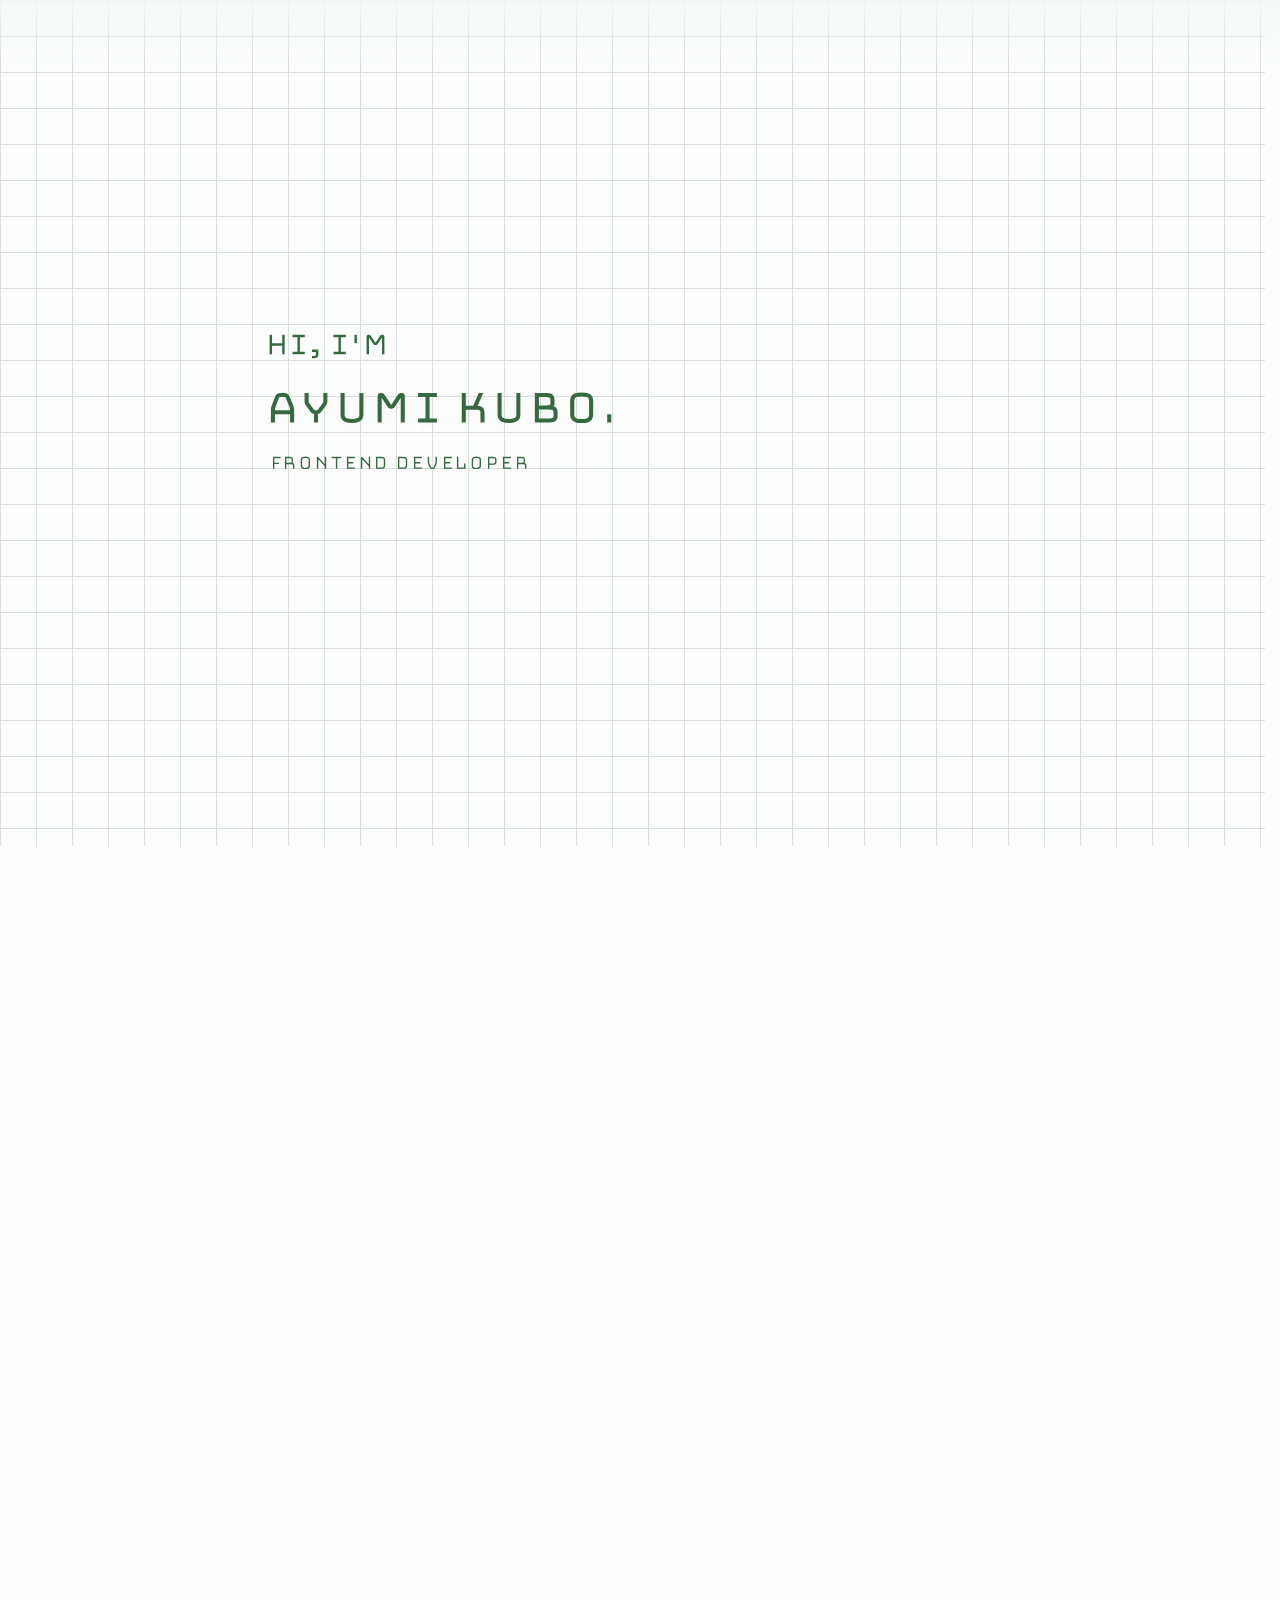
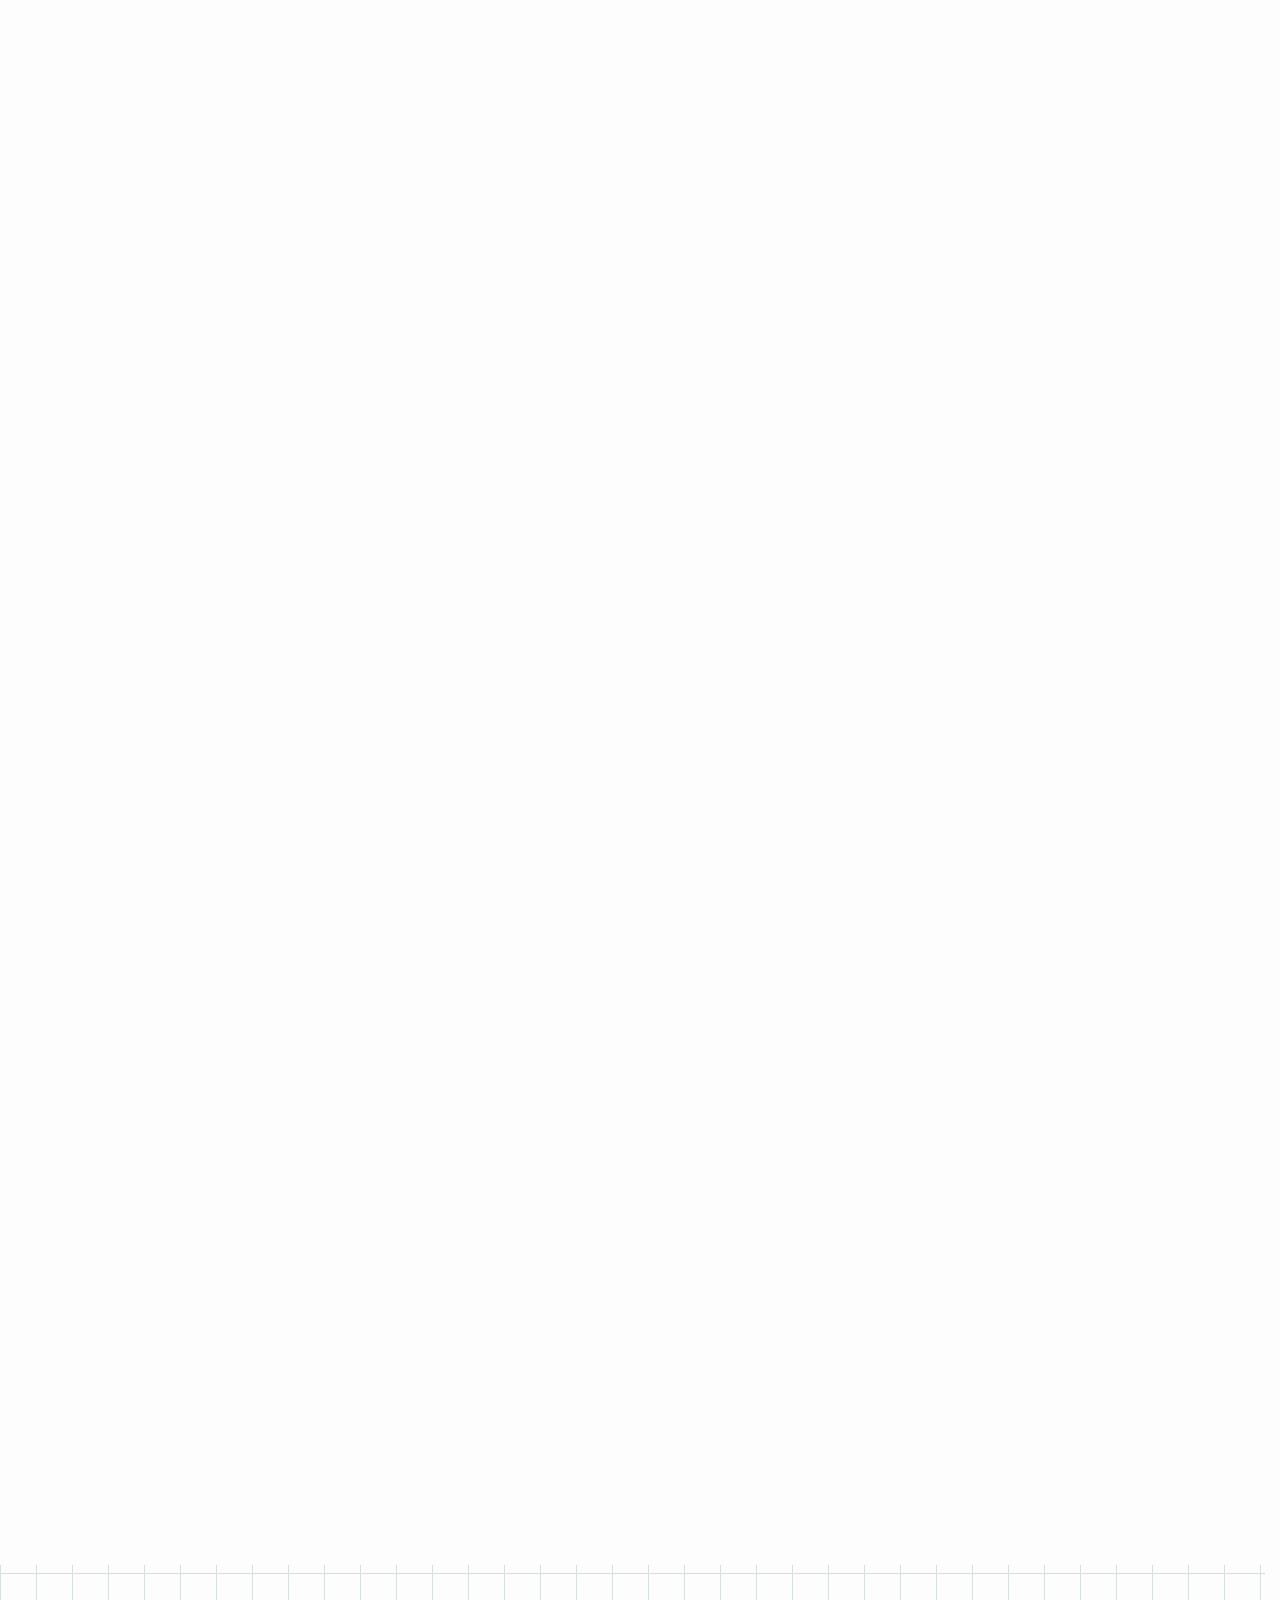
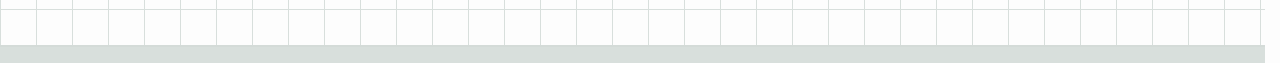
==== index.html @ 95b7afca "feat: スクロールと読み込み時のフェードインを調整、追加" ====
<!DOCTYPE html>
<html lang="ja">

<head>
  <meta charset="UTF-8">
  <title>Ayumi Kubo</title>
  <meta name="description"
    content="クボアユミのポートフォリオサイト。制作したWebサイトや経歴、対応可能なスキルについてまとめています。お仕事のご相談は、お問い合わせフォームよりお気軽にご連絡ください。">
  <meta property="og:title" content="Ayumi Kubo">
  <meta property="og:type" content="website">
  <meta property="og:url" content="https://aykweb.github.io/works/">
  <meta property="og:description"
    content="クボアユミのポートフォリオサイト。制作したWebサイトや経歴、対応可能なスキルについてまとめています。お仕事のご相談は、お問い合わせフォームよりお気軽にご連絡ください。">
  <meta name="twitter:card" content="summary">
  <meta name="twitter:title" content="Ayumi Kubo">
  <meta name="twitter:description"
    content="クボアユミのポートフォリオサイト。制作したWebサイトや経歴、対応可能なスキルについてまとめています。お仕事のご相談は、お問い合わせフォームよりお気軽にご連絡ください。">
  <meta property="og:locale" content="ja_JP">
  <meta name="viewport" content="width=device-width, initial-scale=1.0">
  <link rel="icon" type="image/svg+xml" sizes="any" href="./images/favicon.svg">
  <link rel="icon" type="image/png" sizes="32x32" href="./images/favicon-32x32.png">
  <meta name="robots" content="noindex, nofollow">
  <link rel="preconnect" href="https://fonts.googleapis.com">
  <link rel="preconnect" href="https://fonts.gstatic.com" crossorigin>
  <link
    href="https://fonts.googleapis.com/css2?family=Bungee+Hairline&family=Zen+Kaku+Gothic+New:wght@400;500&display=swap"
    rel="stylesheet">
  <link rel="stylesheet" href="css/style.css">
  <script src="js/main.js" defer></script>
</head>

<body>
  <header id="js-header" class="header">
  </header>
  <main>
    <section class="hero">
      <div class="hero__content u-container-md u-fade-up">
        <h1>
          <span class="hero__greeting">Hi, I'm</span>
          <span class="hero__name">Ayumi Kubo.</span>
        </h1>
        <p class="hero__text">Frontend Developer</p>
      </div>
    </section>

    <section id="about" class="about">
      <div class="u-container-md">
        <h2 class="sec-title js-fade-in">About</h2>
        <div class="about__content">
          <div class="about__list js-fade-in">
            <h3 class="about__title">About Me</h3>
            <p class="about__body">
              神奈川県出身のウェブ制作者です。以前の仕事で経験した校正への関心と、コンピュータにとって分かりやすいコードを書くことの面白さが入り口となり、マークアップ言語の学習を本格的に開始しました </p>
            <p class="about__body">現在はアクセシビリティの観点を基盤にするべく、これまでの実装を見直しつつ、実務にすることを目指して独学を続けています。
            </p>
            <h3 class="about__title">Skills</h3>
            <p class="about__body">HTML/CSS, JavaScript, PHP, WordPress, Figma</p>
            <h3 class="about__title">Hobbies</h3>
            <p class="about__body">コーディング、散歩、読書</p>
          </div>
          <img class="about__photo js-fade-in" src="./images/about.jpeg" alt="制作者が公園の石畳の上を歩いている後ろ姿">
        </div>
      </div>
    </section>

    <section id="works" class="works">
      <div class="u-container-md">
        <h2 class="sec-title js-fade-in">Works</h2>
        <ul class="works__list">
          <li class="js-fade-in">
            <button class="works__card--trigger works__card" aria-labelledby="title-moic" data-title="千葉かくう美術館（MOIC）"
              data-tools="HTML/CSS,JavaScript,Figma" data-img="images/thumb-moic.png"
              data-overview="架空の文化施設を想定したウェブサイトです。" data-structure="WordPress.comで作成したデモページを基にVS Codeで制作しました。"
              data-design="公共施設という性質に合わせて文字の読みやすさを重視しました。展覧会のビジュアルが全面に展開するのを想定しシンプルな構成になっています。"
              data-development="パーツはJavaScriptで共通化して保守性を高めています。支援技術によるアクセシビリティを考慮しています。"
              data-improvement="開館情報の自動表示など、動的な機能の実装が今後の課題です。" data-link="https://aykweb.github.io/moic/" type="button">
              <img class="works__thumb" src="images/thumb-moic.png" alt="千葉かくう美術館のウェブサイトのスクリーンショット" width="720"
                height="540">

              <div class="works__info">
                <span>Website</span>
                <h3 id="title-moic">千葉かくう美術館</h3>
              </div>
            </button>
          </li>

          <li class="js-fade-in">
            <button class="works__card--trigger works__card" aria-labelledby="title-zouge" data-title="にゅうめんや　象牙"
              data-tools="HTML/CSS,JavaScript,PHP,Figma" data-img="images/thumb-zouge.png"
              data-overview="架空の飲食店を想定したウェブサイトです。" data-structure="Figmaで作成したデザインカンプを基にVS Codeで制作しました。"
              data-design="料理の素材の色合いと特徴的なブランドフォントを採用することで、お店のアイデンティティを表現しました。"
              data-development="PHPとMySQLを連携して予約システムを実装しました。パーツはPHPで共通化して保守性を高めています。"
              data-improvement="メニューやお知らせなど、情報が増えていった場合の実装を今後の課題としています。"
              data-link="http://ss323733.stars.ne.jp/index.php" type="button">
              <div>
                <img class="works__thumb" src="images/thumb-zouge.png" alt="にゅうめんや　象牙のウェブサイトのスクリーンショット" width="720"
                  height="540">

                <div class="works__info">
                  <span>Website</span>
                  <h3 id="title-zouge">にゅうめんや　象牙</h3>
                </div>
              </div>
            </button>
          </li>
        </ul>
      </div>
    </section>

    <section id="contact" class="contact">
      <div class="u-container-md">
        <h2 id="contact-title" class="sec-title js-fade-in">Contact</h2>
        <div class="contact__content">
          <p class="js-fade-in">お仕事のご依頼・ご相談はこちらから。<br>お気軽にお問合せください。</p>
          <form class="contact__form js-fade-in" action="https://ssgform.com/s/pCxPPgLff5xU" method="POST">
            <input type="hidden" name="_after" value="https://aykweb.github.io/portfolio/"
              aria-labelledby="contact-title">
            <div class="contact__field">
              <label for="contact-name">お名前<i class="contact__required-mark" aria-hidden="true">*</i>
                <span class="u-visually-hidden">(必須)</span>
              </label>
              <input type="text" id="contact-name" name="お名前" required autocomplete="name">
            </div>
            <div class="contact__field">
              <label for="contact-email">メールアドレス<i class="contact__required-mark" aria-hidden="true">*</i>
                <span class="u-visually-hidden">(必須)</span>
              </label>
              <input type="email" id="contact-email" name="メールアドレス" required autocomplete="email">
            </div>
            <div class="contact__field">
              <label for="contact-subject">件名</label>
              <input type="text" id="contact-subject" name="件名" required>
            </div>
            <div class="contact__field">
              <label for="contact-message">お問い合わせ内容<i class="contact__required-mark" aria-hidden="true">*</i>
                <span class="u-visually-hidden">(必須)</span>
              </label>
              <textarea id="contact-message" name="お問い合わせ内容" rows="5" required></textarea>
            </div>
            <button class="submit btn" type="submit">送信する</button>
          </form>
        </div>
      </div>
    </section>
  </main>

  <div id="js-modal-container" class="modal" role="dialog" aria-modal="true" aria-labelledby="js-modal-title"
    aria-hidden="true" inert>
    <div class="modal__overlay"></div>
    <div class="modal__content">
      <img class="modal__img">
      <div class="modal__inner">
        <div class="modal__header">
          <button id="js-modal-close" class="btn" type="button" aria-label="閉じる">
            <svg xmlns="http://www.w3.org/2000/svg" viewBox="0 0 256 256">
              <rect width="256" height="256" fill="none" />
              <line x1="200" y1="56" x2="56" y2="200" stroke="currentColor" stroke-linecap="round"
                stroke-linejoin="round" stroke-width="16" />
              <line x1="200" y1="200" x2="56" y2="56" stroke="currentColor" stroke-linecap="round"
                stroke-linejoin="round" stroke-width="16" />
            </svg></button>
          <h3 id="js-modal-title" class="modal__title"></h3>
          <ul class="modal__tools"></ul>
        </div>
        <div class="modal__body">
          <div class="modal__details">
          </div>

          <a href="" class="modal__link btn" target="_blank" rel="noopener noreferrer">
            <span>サイトを見る</span>
            <svg xmlns="http://www.w3.org/2000/svg" viewBox="0 0 256 256">
              <rect width="256" height="256" fill="none" />
              <polyline points="216 104 215.99 40.01 152 40" fill="none" stroke="currentColor" stroke-linecap="round"
                stroke-linejoin="round" stroke-width="16" />
              <line x1="136" y1="120" x2="216" y2="40" fill="none" stroke="currentColor" stroke-linecap="round"
                stroke-linejoin="round" stroke-width="16" />
              <path d="M184,136v72a8,8,0,0,1-8,8H48a8,8,0,0,1-8-8V80a8,8,0,0,1,8-8h72" fill="none" stroke="currentColor"
                stroke-linecap="round" stroke-linejoin="round" stroke-width="16" />
            </svg>
          </a>
        </div>
      </div>
    </div>
  </div>

  <div class="grid-band"></div>
  <footer id="js-footer" class="footer">
  </footer>
</body>

</html>
---- css/style.css ----
@charset "UTF-8";
*,
*::before,
*::after {
  -webkit-box-sizing: border-box;
          box-sizing: border-box;
  margin: 0;
  padding: 0;
  list-style: none;
}

h1,
h2,
h3,
h4 {
  font-weight: normal;
}

a {
  text-decoration: none;
  color: inherit;
}

button {
  border: none;
  background: none;
  font-family: inherit;
}

img {
  vertical-align: bottom;
  max-width: 100%;
  height: auto;
}

html {
  font-size: 100%;
  scrollbar-gutter: stable;
  scroll-padding-top: 3rem;
  -ms-scroll-snap-type: y proximity;
      scroll-snap-type: y proximity;
}
@media (prefers-reduced-motion: no-preference) {
  html {
    scroll-behavior: smooth;
  }
}
@media (max-width: 768px) {
  html {
    -ms-scroll-snap-type: none;
        scroll-snap-type: none;
  }
}

body {
  position: relative;
  -webkit-font-feature-settings: "palt";
          font-feature-settings: "palt";
  font-optical-sizing: auto;
  -webkit-text-size-adjust: 100%;
     -moz-text-size-adjust: 100%;
      -ms-text-size-adjust: 100%;
          text-size-adjust: 100%;
  text-rendering: optimizeLegibility;
  -webkit-font-smoothing: antialiased;
  -moz-osx-font-smoothing: grayscale;
  font-family: "Zen Kaku Gothic New", sans-serif;
  font-size: 0.875rem;
  font-weight: 400;
  line-height: 1.6;
  letter-spacing: var(--ls-base);
  color: var(--c-text);
  background: var(--c-bg);
}

main > section {
  min-height: 80vh;
  scroll-snap-align: end;
  padding-block: var(--sp-md) 4rem;
  padding-inline: clamp(1rem, 5vw, 3rem);
}
@media (max-width: 768px) {
  main > section {
    padding-inline: 0;
  }
}

p,
dd,
.contact__field {
  max-inline-size: 40em;
}

a {
  white-space: nowrap;
  -webkit-transition: opacity var(--t);
  transition: opacity var(--t);
}
@media (hover: hover) {
  a:hover {
    opacity: 0.7;
  }
}
a:focus-visible {
  opacity: 0.7;
}

:root {
  --h-header: 5rem;
  --h-header-content: 3rem;
  --h-works-info: 25%;
  --sp-xs: 0.25rem;
  --sp-sm: 0.5rem;
  --sp-md: 1rem;
  --sp-lg: 1.5rem;
  --sp-xl: 2rem;
  --sp-2xl: 4rem;
  --ff-brand: 'Bungee Hairline', 'Zen Kaku Gothic New', sans-serif;
  --fs-sm: 0.875rem;
  --fs-base: 1rem;
  --fs-md: 1.25rem;
  --fs-lg: 1.75rem;
  --fs-xl: 2.25rem;
  --txt-shadow: 2px 4px 8px rgb(0 0 0 / 0.2);
  --ls-base: 0.06em;
  --ls-wide: 0.1em;
  --ls-wider: 0.14em;
  --fw-500: 500;
  --c-bg: #FDFDFD;
  --c-bg-rgb: 242 247 245;
  --c-bg-sub: #d8dfdc;
  --border: 2px solid #D4DBD8;
  --c-text: #1A1F1E;
  --c-text-sub: #4F5A55;
  --c-footer-text: #5B6360;
  --c-accent: #356A41;
  --c-accent-rgb: 53 106 65;
  --c-required: #B54708;
  --grid-line:
    linear-gradient(to right, var(--c-bg-sub) 1px, transparent 1px),
    linear-gradient(to bottom, var(--c-bg-sub) 1px, transparent 1px);
  --grid-size: 36px 36px;
  --t: 0.3s;
  --t-fade: 0.6s;
}

@-webkit-keyframes blink-anime {
  0% {
    opacity: 1;
  }
  25% {
    opacity: 0;
  }
  50% {
    opacity: 1;
  }
  75% {
    opacity: 0;
  }
  100% {
    opacity: 1;
  }
}

@keyframes blink-anime {
  0% {
    opacity: 1;
  }
  25% {
    opacity: 0;
  }
  50% {
    opacity: 1;
  }
  75% {
    opacity: 0;
  }
  100% {
    opacity: 1;
  }
}
@-webkit-keyframes fade-up {
  from {
    opacity: 0;
    -webkit-transform: translateY(var(--y-fade));
            transform: translateY(var(--y-fade));
  }
  to {
    opacity: 1;
    -webkit-transform: translateY(0);
            transform: translateY(0);
  }
}
@keyframes fade-up {
  from {
    opacity: 0;
    -webkit-transform: translateY(var(--y-fade));
            transform: translateY(var(--y-fade));
  }
  to {
    opacity: 1;
    -webkit-transform: translateY(0);
            transform: translateY(0);
  }
}
@-webkit-keyframes modal-in {
  0% {
    translate: 0 20px;
  }
  100% {
    translate: 0 0;
  }
}
@keyframes modal-in {
  0% {
    translate: 0 20px;
  }
  100% {
    translate: 0 0;
  }
}
.header {
  font-family: var(--ff-brand);
  -webkit-text-stroke-color: currentColor;
  position: fixed;
  top: 0;
  left: 0;
  right: 0;
  z-index: 80;
  height: var(--h-header);
  border-bottom: none;
  background: -webkit-gradient(linear, left top, left bottom, from(rgb(var(--c-bg-rgb)/0.9)), color-stop(80%, rgb(var(--c-bg-rgb)/0)));
  background: linear-gradient(to bottom, rgb(var(--c-bg-rgb)/0.9) 0%, rgb(var(--c-bg-rgb)/0) 80%);
}
.header__content {
  display: -webkit-box;
  display: -ms-flexbox;
  display: flex;
  -webkit-box-align: center;
      -ms-flex-align: center;
          align-items: center;
  -webkit-box-pack: justify;
      -ms-flex-pack: justify;
          justify-content: space-between;
}
.header__logo {
  -webkit-text-stroke-width: 2.3px;
}
.header__logo-link {
  display: block;
  font-size: clamp(2.25rem, 5vw, var(--h-header-content));
  letter-spacing: var(--ls-wider);
  color: var(--c-text);
}
.header__nav {
  -webkit-text-stroke-width: 1.2px;
  position: relative;
  display: -webkit-box;
  display: -ms-flexbox;
  display: flex;
  -webkit-box-align: center;
      -ms-flex-align: center;
          align-items: center;
  height: var(--h-header);
}
.header__nav-list {
  display: -webkit-box;
  display: -ms-flexbox;
  display: flex;
  gap: 0 var(--sp-xl);
}
@media (max-width: 768px) {
  .header__nav-list {
    display: none;
  }
}
.header__nav-link {
  position: relative;
  display: -webkit-box;
  display: -ms-flexbox;
  display: flex;
  -webkit-box-align: center;
      -ms-flex-align: center;
          align-items: center;
  min-height: 44px;
  font-size: var(--fs-md);
  letter-spacing: var(--ls-base);
}
.header__nav-link.is-current {
  -webkit-text-stroke-width: 1.6px;
  color: var(--c-accent);
}
.header__nav-link.is-current::before, .header__nav-link.is-current::after {
  content: "";
  position: absolute;
  bottom: -4px;
  left: 50%;
  translate: -50% 50%;
  background: currentColor;
}
.header__nav-link.is-current::before {
  width: 0.75rem;
  height: 0.1rem;
}
.header__nav-link.is-current::after {
  width: 0.1rem;
  height: 0.75rem;
}

.header__toggle--open {
  display: none;
}

@media (max-width: 768px) {
  .header__toggle {
    display: block;
    position: absolute;
    top: calc((var(--h-header) - var(--h-header-content)) / 2);
    right: 0.5rem;
    width: var(--h-header-content);
    height: var(--h-header-content);
    cursor: pointer;
  }
  .header__toggle-bar {
    position: absolute;
    top: 50%;
    left: 50%;
    translate: -50% -50%;
    display: block;
    width: 60%;
    height: 2px;
    border-radius: 4px;
    background: var(--c-text);
    -webkit-transition: rotate 1s cubic-bezier(0.4, 0, 0.2, 1);
    transition: rotate 1s cubic-bezier(0.4, 0, 0.2, 1);
  }
  .header__toggle-bar:nth-child(2) {
    rotate: 90deg;
  }
}
.header__panel {
  display: none;
}

body:has(dialog[open]) {
  overflow: hidden;
}

/*  --------【待機時】-------- */
@media (max-width: 768px) {
  .header__panel {
    max-width: none;
    max-height: none;
    margin: 0;
    border: none;
    interactivity: inert;
    pointer-events: none;
    position: fixed;
    inset: 0;
    width: 100vw;
    inline-size: 100vw;
    height: 100dvh;
    block-size: 100dvh;
    overflow: visible;
    translate: 0 -100%;
    display: grid;
    grid-template-rows: var(--h-header) 1fr;
    background: var(--c-bg-sub);
    --t: 0.5s;
    -webkit-transition: translate var(--t), display var(--t) allow-discrete, interactivity 0s allow-discrete, pointer-events 0s allow-discrete;
    transition: translate var(--t), display var(--t) allow-discrete, interactivity 0s allow-discrete, pointer-events 0s allow-discrete;
    transition-behavior: allow-discrete;
  }
  .header__panel::-ms-backdrop {
    background: transparent;
  }
  .header__panel::backdrop {
    background: transparent;
  }
  .header__panel:not([open]) {
    display: none;
  }
  /*  --------【展開時】-------- */
  .header__panel[open] {
    interactivity: auto;
    pointer-events: auto;
    translate: 0 0;
    opacity: 1;
  }
  .header__panel[open] .header__toggle--close span:nth-child(1) {
    rotate: 45deg;
  }
  .header__panel[open] .header__toggle--close span:nth-child(2) {
    rotate: 135deg;
  }
  @starting-style {
    .header__panel[open] {
      interactivity: inert;
      pointer-events: none;
      translate: 0 -100%;
    }
    .header__panel[open]::-ms-backdrop {
      opacity: 0;
    }
    .header__panel[open]::backdrop {
      opacity: 0;
    }
  }
  /*  --------【待機時】-------- */
  .header__panel-list {
    -webkit-text-stroke-width: 1.6px;
    display: grid;
    place-content: center;
    row-gap: var(--sp-xl);
    padding-block: 4rem;
  }
  .header__panel-item {
    opacity: 0;
    translate: 0 -3rem;
    -webkit-transition: opacity var(--t), translate var(--t);
    transition: opacity var(--t), translate var(--t);
  }
  .header__panel-link {
    display: -webkit-box;
    display: -ms-flexbox;
    display: flex;
    -webkit-box-align: center;
        -ms-flex-align: center;
            align-items: center;
    min-height: 1.5rem;
    font-size: var(--fs-lg);
    letter-spacing: var(--ls-wide);
  }
  .header__panel-link[href*=contact] {
    color: var(--c-accent);
  }
  /*  --------【展開時】-------- */
  .header__panel[open] .header__panel-item:nth-child(1) {
    opacity: 1;
    translate: 0 0;
    -webkit-transition-delay: 0.25s;
            transition-delay: 0.25s;
  }
  @starting-style {
    .header__panel[open] .header__panel-item:nth-child(1) {
      opacity: 0;
      translate: 0 -3rem;
      -webkit-transition-delay: 0s;
              transition-delay: 0s;
    }
  }
  .header__panel[open] .header__panel-item:nth-child(2) {
    opacity: 1;
    translate: 0 0;
    -webkit-transition-delay: 0.3s;
            transition-delay: 0.3s;
  }
  @starting-style {
    .header__panel[open] .header__panel-item:nth-child(2) {
      opacity: 0;
      translate: 0 -3rem;
      -webkit-transition-delay: 0s;
              transition-delay: 0s;
    }
  }
  .header__panel[open] .header__panel-item:nth-child(3) {
    opacity: 1;
    translate: 0 0;
    -webkit-transition-delay: 0.35s;
            transition-delay: 0.35s;
  }
  @starting-style {
    .header__panel[open] .header__panel-item:nth-child(3) {
      opacity: 0;
      translate: 0 -3rem;
      -webkit-transition-delay: 0s;
              transition-delay: 0s;
    }
  }
  .header__panel[open] .header__panel-item:nth-child(4) {
    opacity: 1;
    translate: 0 0;
    -webkit-transition-delay: 0.4s;
            transition-delay: 0.4s;
  }
  @starting-style {
    .header__panel[open] .header__panel-item:nth-child(4) {
      opacity: 0;
      translate: 0 -3rem;
      -webkit-transition-delay: 0s;
              transition-delay: 0s;
    }
  }
  .header__panel[open] .header__panel-item:nth-child(5) {
    opacity: 1;
    translate: 0 0;
    -webkit-transition-delay: 0.45s;
            transition-delay: 0.45s;
  }
  @starting-style {
    .header__panel[open] .header__panel-item:nth-child(5) {
      opacity: 0;
      translate: 0 -3rem;
      -webkit-transition-delay: 0s;
              transition-delay: 0s;
    }
  }
}
@media (prefers-reduced-motion: reduce) {
  .header__panel,
  .header__panel-item {
    -webkit-transition: none !important;
    transition: none !important;
  }
}
.footer {
  scroll-snap-align: end;
  padding-block: var(--sp-sm);
  border-top: var(--border);
  background: var(--c-bg-sub);
}
.footer__content {
  display: -webkit-box;
  display: -ms-flexbox;
  display: flex;
  -webkit-box-pack: justify;
      -ms-flex-pack: justify;
          justify-content: space-between;
  -webkit-box-align: center;
      -ms-flex-align: center;
          align-items: center;
  -ms-flex-wrap: wrap;
      flex-wrap: wrap;
  padding-inline: var(--sp-md);
}
.footer__logo {
  font-family: var(--ff-brand);
  -webkit-text-stroke-color: currentColor;
  -webkit-text-stroke-width: 2.3px;
  display: block;
  font-size: var(--fs-lg);
  letter-spacing: var(--ls-wider);
  color: var(--c-accent);
}
.footer__nav {
  font-family: var(--ff-brand);
  -webkit-text-stroke-color: currentColor;
  -webkit-text-stroke-width: 1.2px;
}
.footer__nav-list {
  display: -webkit-box;
  display: -ms-flexbox;
  display: flex;
  gap: 0 1.5em;
}
@media (max-width: 540px) {
  .footer__nav-list {
    display: none;
  }
}
.footer__nav-link {
  display: -webkit-box;
  display: -ms-flexbox;
  display: flex;
  -webkit-box-align: center;
      -ms-flex-align: center;
          align-items: center;
  min-height: 24px;
  font-size: var(--fs-sm);
  letter-spacing: var(--ls-base);
  color: var(--c-footer-text);
}
.footer__copy {
  position: relative;
  padding-inline: var(--sp-xs);
  margin-top: var(--sp-xl);
  width: 100%;
  text-align: start;
  color: var(--c-footer-text);
  font-size: 0.75rem;
  letter-spacing: 0.04em;
  font-weight: var(--fw-500);
}
.footer__copy span {
  display: inline-block;
  padding-inline: 0.5em;
  font-weight: inherit;
}

.btn {
  display: -webkit-box;
  display: -ms-flexbox;
  display: flex;
  -webkit-box-align: center;
      -ms-flex-align: center;
          align-items: center;
  -webkit-box-pack: center;
      -ms-flex-pack: center;
          justify-content: center;
  padding: 1em 0;
  color: var(--c-accent);
  font-size: var(--fs-base);
  letter-spacing: var(--ls-wide);
  font-weight: var(--fw-500);
  border: var(--border);
  border-radius: 1px;
  line-height: 1;
  white-space: nowrap;
  cursor: pointer;
  -webkit-transition: border-color 0.15s, background 0.15s;
  transition: border-color 0.15s, background 0.15s;
}
@media (hover: hover) {
  .btn:hover {
    border-color: rgb(var(--c-accent-rgb)/0.75);
    background: rgb(var(--c-bg-rgb)/0.5);
    opacity: 1;
  }
}
.btn:focus-visible {
  border-color: rgb(var(--c-accent-rgb)/0.75);
  background: rgb(var(--c-bg-rgb)/0.5);
  opacity: 1;
}

.modal {
  display: none;
}
.modal.is-active {
  z-index: 9990;
  position: fixed;
  inset: 0;
  display: -webkit-box;
  display: -ms-flexbox;
  display: flex;
  -webkit-box-pack: center;
      -ms-flex-pack: center;
          justify-content: center;
  -webkit-box-align: center;
      -ms-flex-align: center;
          align-items: center;
  padding-inline: var(--sp-xl);
}
.modal__overlay {
  z-index: 9989;
  position: absolute;
  inset: 0;
  background: rgba(0, 0, 0, 0.6);
}
.modal__content {
  z-index: 9999;
  display: -webkit-box;
  display: -ms-flexbox;
  display: flex;
  -webkit-box-orient: vertical;
  -webkit-box-direction: normal;
      -ms-flex-direction: column;
          flex-direction: column;
  max-width: 580px;
  max-height: 94vh;
  width: 100%;
  background: var(--c-bg);
  border-radius: 1px;
  -webkit-box-shadow: 0 20px 60px rgba(0, 0, 0, 0.35);
          box-shadow: 0 20px 60px rgba(0, 0, 0, 0.35);
  -webkit-animation: modal-in 0.35s cubic-bezier(0.4, 0, 0.2, 1) forwards;
          animation: modal-in 0.35s cubic-bezier(0.4, 0, 0.2, 1) forwards;
}
.modal__inner {
  overflow-y: auto;
  -webkit-box-flex: 1;
      -ms-flex: 1;
          flex: 1;
  min-height: 0;
}
.modal__img {
  display: block;
  max-height: 48vh;
  aspect-ratio: 16/9;
  -o-object-fit: cover;
     object-fit: cover;
  -o-object-position: top center;
     object-position: top center;
  background: var(--c-bg);
}
.modal__header {
  z-index: 10;
  position: sticky;
  top: 0;
  display: -webkit-box;
  display: -ms-flexbox;
  display: flex;
  -ms-flex-wrap: wrap;
      flex-wrap: wrap;
  -webkit-box-align: start;
      -ms-flex-align: start;
          align-items: start;
  gap: var(--sp-sm) 0;
  -webkit-box-pack: justify;
      -ms-flex-pack: justify;
          justify-content: space-between;
  padding: var(--sp-md) var(--sp-md) var(--sp-sm);
  background: var(--c-bg);
  border-bottom: var(--border);
}
.modal__title {
  -webkit-box-ordinal-group: 2;
      -ms-flex-order: 1;
          order: 1;
  -webkit-box-flex: 1;
      -ms-flex: 1;
          flex: 1;
  font-size: var(--fs-md);
  font-weight: var(--fw-500);
  line-height: 1;
}
.modal__header .btn {
  position: relative;
  -webkit-box-ordinal-group: 3;
      -ms-flex-order: 2;
          order: 2;
  padding: 0;
  color: var(--c-text-sub);
  background: none;
}
.modal__header .btn::before {
  content: "";
  position: absolute;
  inset: -0.5rem;
}
.modal__header .btn svg {
  display: block;
  width: 1.5rem;
  height: 1.5rem;
  -ms-flex-negative: 0;
      flex-shrink: 0;
}
.modal__header .btn svg > * {
  stroke-width: 18;
}
.modal__tools {
  -webkit-box-ordinal-group: 4;
      -ms-flex-order: 3;
          order: 3;
  width: 100%;
  display: -webkit-inline-box;
  display: -ms-inline-flexbox;
  display: inline-flex;
  gap: var(--sp-sm);
}
@media (max-width: 768px) {
  .modal__tools {
    -ms-flex-wrap: wrap;
        flex-wrap: wrap;
  }
}
.modal__tag {
  font-family: var(--ff-brand);
  -webkit-text-stroke-color: currentColor;
  -webkit-text-stroke-width: 1.2px;
  padding: 0.25em 0.375em;
  font-size: 0.75rem;
  letter-spacing: 0.08em;
  color: var(--c-text-sub);
  border: var(--border);
  border-radius: 1px;
  cursor: default;
}
@media (max-width: 768px) {
  .modal__tag {
    font-size: 0.675rem;
  }
}
.modal__body {
  padding: var(--sp-sm) 5% var(--sp-xl);
}
.modal__details {
  padding-block: var(--sp-sm);
}
.modal__details h4 {
  position: relative;
  font-weight: var(--fw-500);
  letter-spacing: 0.16em;
  color: var(--c-text-sub);
  font-size: 0.75rem;
}
.modal__details p + h4 {
  -webkit-margin-before: 2.25em;
          margin-block-start: 2.25em;
}
.modal__details p {
  margin-top: var(--sp-xs);
  font-size: var(--fs-sm);
  line-height: 1.6;
}
.modal__link.btn {
  gap: 0 0.125em;
  margin-top: var(--sp-xl);
  padding: 0.875em 0;
}
.modal__link.btn span {
  font-size: var(--fs-sm);
}
.modal__link svg {
  display: block;
  width: 1.25rem;
  height: 1.25rem;
  -ms-flex-negative: 0;
      flex-shrink: 0;
  -webkit-transition: -webkit-transform 0.15s;
  transition: -webkit-transform 0.15s;
  transition: transform 0.15s;
  transition: transform 0.15s, -webkit-transform 0.15s;
}
.modal__link svg > * {
  stroke-width: 20;
}
@media (hover: hover) {
  .modal .modal__link.btn:hover svg {
    -webkit-transform: translate(0.1rem, -0.1rem);
            transform: translate(0.1rem, -0.1rem);
  }
}
.modal .modal__link.btn:focus-visible svg {
  -webkit-transform: translate(0.1rem, -0.1rem);
          transform: translate(0.1rem, -0.1rem);
}

.sec-title {
  font-family: var(--ff-brand);
  -webkit-text-stroke-color: currentColor;
  -webkit-text-stroke-width: 2.1px;
  position: relative;
  display: inline-block;
  margin-block: 1rem 2.5rem;
  font-size: var(--fs-xl);
  letter-spacing: var(--ls-base);
  color: var(--c-text);
  -webkit-user-select: none;
     -moz-user-select: none;
      -ms-user-select: none;
          user-select: none;
}
@media (max-width: 768px) {
  .sec-title {
    font-size: var(--fs-lg);
  }
}
.sec-title::after {
  content: "";
  display: inline-block;
  width: 0.55em;
  height: 0.1rem;
  margin-left: 0.15em;
  vertical-align: baseline;
  background: currentColor;
}
.sec-title.is-visible::after {
  -webkit-animation: blink-anime 1.4s 0.5s step-end forwards;
          animation: blink-anime 1.4s 0.5s step-end forwards;
}

.grid-band {
  height: 5rem;
  background-image: var(--grid-line);
  background-size: var(--grid-size);
  background-position: 0 100%;
}

.hero {
  font-family: var(--ff-brand);
  -webkit-text-stroke-color: currentColor;
  display: -webkit-box;
  display: -ms-flexbox;
  display: flex;
  -webkit-box-align: center;
      -ms-flex-align: center;
          align-items: center;
  height: 94vh;
  background-image: var(--grid-line);
  background-size: var(--grid-size);
}
.hero__content {
  -webkit-box-flex: 0;
      -ms-flex: 0 1 auto;
          flex: 0 1 auto;
  -webkit-box-align: center;
      -ms-flex-align: center;
          align-items: center;
  height: -webkit-max-content;
  height: -moz-max-content;
  height: max-content;
  width: 100%;
  padding-inline: var(--sp-md);
  color: var(--c-accent);
}
@media (max-width: 768px) {
  .hero__content {
    width: -webkit-max-content;
    width: -moz-max-content;
    width: max-content;
  }
}
.hero__greeting {
  -webkit-text-stroke-width: 2.1px;
  display: block;
  font-size: clamp(1rem, 8.5vw, 2rem);
}
.hero__name {
  -webkit-text-stroke-width: 3.6px;
  font-size: clamp(2rem, 9.5vw, 3rem);
  text-shadow: var(--txt-shadow);
}
.hero__text {
  -webkit-text-stroke-width: 1.2px;
  display: block;
  margin-left: 0.25em;
  font-size: var(--fs-md);
}

.about__content {
  padding-inline: var(--sp-sm);
}
.about__title {
  font-family: var(--ff-brand);
  -webkit-text-stroke-color: currentColor;
  -webkit-text-stroke-width: 1.6px;
  font-size: var(--fs-sm);
  letter-spacing: var(--ls-wider);
  color: var(--c-text-sub);
}
.about__body {
  margin-top: var(--sp-xs);
  font-size: var(--fs-base);
  line-height: 1.7;
  letter-spacing: var(--ls-base);
  color: var(--c-text);
}
.about__body + .about__body {
  margin-top: 1.5rem;
}
.about__body + .about__title {
  margin-top: 2rem;
}
.about__photo {
  display: block;
  -webkit-transform: rotate(-3deg);
          transform: rotate(-3deg);
  width: 10vw;
  min-width: 140px;
  aspect-ratio: 1/1;
  -o-object-fit: cover;
     object-fit: cover;
  -o-object-position: 24% 20%;
     object-position: 24% 20%;
  margin-top: 2.25rem;
  border-radius: 50%;
  -webkit-box-shadow: 2px 4px 12px rgba(0, 0, 0, 0.12);
          box-shadow: 2px 4px 12px rgba(0, 0, 0, 0.12);
  opacity: 0;
  -webkit-transition: opacity 0.5s, -webkit-transform 0.5s;
  transition: opacity 0.5s, -webkit-transform 0.5s;
  transition: opacity 0.5s, transform 0.5s;
  transition: opacity 0.5s, transform 0.5s, -webkit-transform 0.5s;
}
@media (max-width: 768px) {
  .about__photo {
    margin-inline: auto;
  }
}
.about__photo.is-visible {
  opacity: 1;
}

.works {
  display: -webkit-box;
  display: -ms-flexbox;
  display: flex;
  -webkit-box-orient: vertical;
  -webkit-box-direction: normal;
      -ms-flex-direction: column;
          flex-direction: column;
  height: -webkit-max-content;
  height: -moz-max-content;
  height: max-content;
}
.works .u-container-md {
  -webkit-box-flex: 1;
      -ms-flex: 1;
          flex: 1;
  display: -webkit-box;
  display: -ms-flexbox;
  display: flex;
  -webkit-box-orient: vertical;
  -webkit-box-direction: normal;
      -ms-flex-direction: column;
          flex-direction: column;
}
.works__list {
  margin-block: auto;
  display: grid;
  -webkit-column-gap: var(--sp-md);
     -moz-column-gap: var(--sp-md);
          column-gap: var(--sp-md);
  grid-template-columns: 1fr 1fr;
  padding-inline: var(--sp-sm);
}
@media (max-width: 768px) {
  .works__list {
    row-gap: var(--sp-lg);
    grid-template-columns: 1fr;
    -webkit-box-pack: center;
        -ms-flex-pack: center;
            justify-content: center;
  }
}
.works__card--trigger.works__card {
  position: relative;
  display: block;
  width: 100%;
  border: var(--border);
  border-radius: 1px;
  overflow: hidden;
  cursor: pointer;
}
@media (hover: hover) {
  .works__card--trigger.works__card:hover {
    border-color: var(--c-accent);
  }
}
.works__card--trigger.works__card:focus-visible {
  border-color: var(--c-accent);
}
.works__card--trigger.works__card::after {
  content: "詳細を見る";
  position: absolute;
  top: 0;
  inset-inline: 0;
  bottom: var(--h-works-info);
  display: -webkit-box;
  display: -ms-flexbox;
  display: flex;
  -webkit-box-align: center;
      -ms-flex-align: center;
          align-items: center;
  -webkit-box-pack: center;
      -ms-flex-pack: center;
          justify-content: center;
  color: var(--c-bg);
  -webkit-text-stroke: 0.1px var(--c-text-sub);
  font-size: var(--fs-base);
  font-weight: var(--fw-500);
  letter-spacing: var(--ls-wide);
  background: rgba(30, 28, 28, 0.6);
  opacity: 0;
  pointer-events: none;
  -webkit-transition: opacity var(--t);
  transition: opacity var(--t);
}
@media (hover: hover) {
  .works__card--trigger.works__card:hover::after, .works__card--trigger.works__card:focus-visible::after {
    opacity: 1;
  }
}
@media (hover: none) {
  .works__card--trigger.works__card:after {
    opacity: 1;
  }
}
.works__thumb {
  width: 100%;
  aspect-ratio: 4/3;
  -o-object-fit: cover;
     object-fit: cover;
}
.works__info {
  position: absolute;
  inset-inline: 0;
  bottom: 0;
  display: -webkit-box;
  display: -ms-flexbox;
  display: flex;
  -webkit-box-orient: vertical;
  -webkit-box-direction: normal;
      -ms-flex-direction: column;
          flex-direction: column;
  -webkit-box-align: start;
      -ms-flex-align: start;
          align-items: flex-start;
  -webkit-box-pack: center;
      -ms-flex-pack: center;
          justify-content: center;
  width: 100%;
  height: var(--h-works-info);
  padding-inline: 5%;
  background: var(--c-bg);
}
.works__info > * {
  min-height: 0;
  line-height: 1;
  letter-spacing: 0.06em;
}
.works__info > span {
  font-family: var(--ff-brand);
  -webkit-text-stroke-color: currentColor;
  -webkit-text-stroke-width: 1.6px;
  color: var(--c-text-sub);
  font-size: var(--fs-sm);
  font-weight: var(--fw-500);
}
.works__info > h3 {
  margin-top: var(--sp-sm);
  font-size: var(--fs-base);
  font-weight: 400;
  color: var(--c-text);
}
@media (max-width: 540px) {
  .works__info > h3 {
    margin-top: var(--sp-xs);
  }
}

.contact__content {
  padding-inline: var(--sp-sm);
}
.contact__content > p {
  font-size: var(--fs-base);
  line-height: 1.75;
}
.contact__form {
  display: -webkit-box;
  display: -ms-flexbox;
  display: flex;
  -webkit-box-orient: vertical;
  -webkit-box-direction: normal;
      -ms-flex-direction: column;
          flex-direction: column;
  gap: 2.25em 0;
  max-width: 480px;
  padding-inline: 1em;
  margin-top: var(--sp-2xl);
}
.contact__field {
  display: -webkit-box;
  display: -ms-flexbox;
  display: flex;
  -webkit-box-orient: vertical;
  -webkit-box-direction: normal;
      -ms-flex-direction: column;
          flex-direction: column;
  gap: 1em 0;
  color: var(--c-text-sub);
}
.contact__field label {
  position: relative;
  font-weight: var(--fw-500);
  letter-spacing: 0.16em;
  color: var(--c-text-sub);
  font-size: var(--fs-sm);
}
.contact__field input,
.contact__field textarea {
  border: none;
  outline: none;
  resize: none;
  font: inherit;
  border-radius: 0;
  -webkit-appearance: none;
  -moz-appearance: none;
       appearance: none;
  background: transparent;
  width: 100%;
  padding-block: var(--sp-xs);
  color: var(--c-text);
  font-size: var(--fs-base);
  letter-spacing: var(--ls-base);
  border-bottom: var(--border);
  -webkit-transition: border-color var(--t);
  transition: border-color var(--t);
  font-size: 16px;
}
.contact__field input:focus,
.contact__field textarea:focus {
  border-bottom-color: var(--c-accent);
}
.contact__field input {
  line-height: 1.4;
}
.contact__field textarea {
  line-height: 1.6;
}
.contact__required-mark {
  color: var(--c-required);
  margin-left: 0.25rem;
}

body.p-thanks {
  display: -webkit-box;
  display: -ms-flexbox;
  display: flex;
  -webkit-box-orient: vertical;
  -webkit-box-direction: normal;
      -ms-flex-direction: column;
          flex-direction: column;
  min-height: 100vh;
}
body.p-thanks main {
  -webkit-box-flex: 1;
      -ms-flex: 1;
          flex: 1;
  display: -webkit-box;
  display: -ms-flexbox;
  display: flex;
  -webkit-box-orient: vertical;
  -webkit-box-direction: normal;
      -ms-flex-direction: column;
          flex-direction: column;
}

.thanks {
  -webkit-box-flex: 1;
      -ms-flex: 1;
          flex: 1;
  display: -webkit-box;
  display: -ms-flexbox;
  display: flex;
  -webkit-box-orient: vertical;
  -webkit-box-direction: normal;
      -ms-flex-direction: column;
          flex-direction: column;
  -webkit-box-pack: center;
      -ms-flex-pack: center;
          justify-content: center;
  padding-top: var(--h-header);
}
.thanks__title {
  width: 100%;
  text-align: center;
  margin-bottom: var(--sp-sm);
  color: var(--c-accent);
  font-size: clamp(1.75rem, 5vw, 2.25rem);
}
.thanks .sec-title::after {
  display: none;
}
.thanks__inner {
  display: -webkit-box;
  display: -ms-flexbox;
  display: flex;
  -webkit-box-orient: vertical;
  -webkit-box-direction: normal;
      -ms-flex-direction: column;
          flex-direction: column;
  -webkit-box-pack: center;
      -ms-flex-pack: center;
          justify-content: center;
  margin-top: var(--sp-xl);
  padding-inline: var(--sp-sm);
  -webkit-animation-delay: 0.3s;
          animation-delay: 0.3s;
}
.thanks__body {
  font-size: var(--fs-base);
  line-height: 1.75;
}
.thanks__link.btn {
  margin-top: var(--sp-2xl);
}

.u-container-lg {
  max-width: 1080px;
  margin-inline: auto;
  padding-inline: var(--sp-md);
}

.u-container-md {
  max-width: 800px;
  margin-inline: auto;
  padding-inline: var(--sp-xl);
}

.u-scroll-lock {
  overflow: hidden;
}
@media (max-width: 768px) {
  .u-scroll-lock {
    position: fixed;
    width: 100%;
  }
}

.u-visually-hidden {
  position: absolute;
  width: 1px;
  height: 1px;
  overflow: hidden;
  clip: rect(0 0 0 0);
  white-space: nowrap;
  margin: -1px;
  padding: 0;
  border: 0;
}

.js-fade-in {
  opacity: 0;
  -webkit-transform: translateY(12px);
          transform: translateY(12px);
  -webkit-transition: opacity var(--t-fade) ease, -webkit-transform var(--t-fade) ease;
  transition: opacity var(--t-fade) ease, -webkit-transform var(--t-fade) ease;
  transition: opacity var(--t-fade) ease, transform var(--t-fade) ease;
  transition: opacity var(--t-fade) ease, transform var(--t-fade) ease, -webkit-transform var(--t-fade) ease;
}
.js-fade-in.is-visible {
  opacity: 1;
  -webkit-transform: translateY(0);
          transform: translateY(0);
}

.u-fade-up {
  opacity: 0;
  -webkit-animation-name: fade-up;
          animation-name: fade-up;
  -webkit-animation-duration: var(--t-fade);
          animation-duration: var(--t-fade);
  -webkit-animation-timing-function: ease;
          animation-timing-function: ease;
  -webkit-animation-fill-mode: forwards;
          animation-fill-mode: forwards;
}/*# sourceMappingURL=style.css.map */
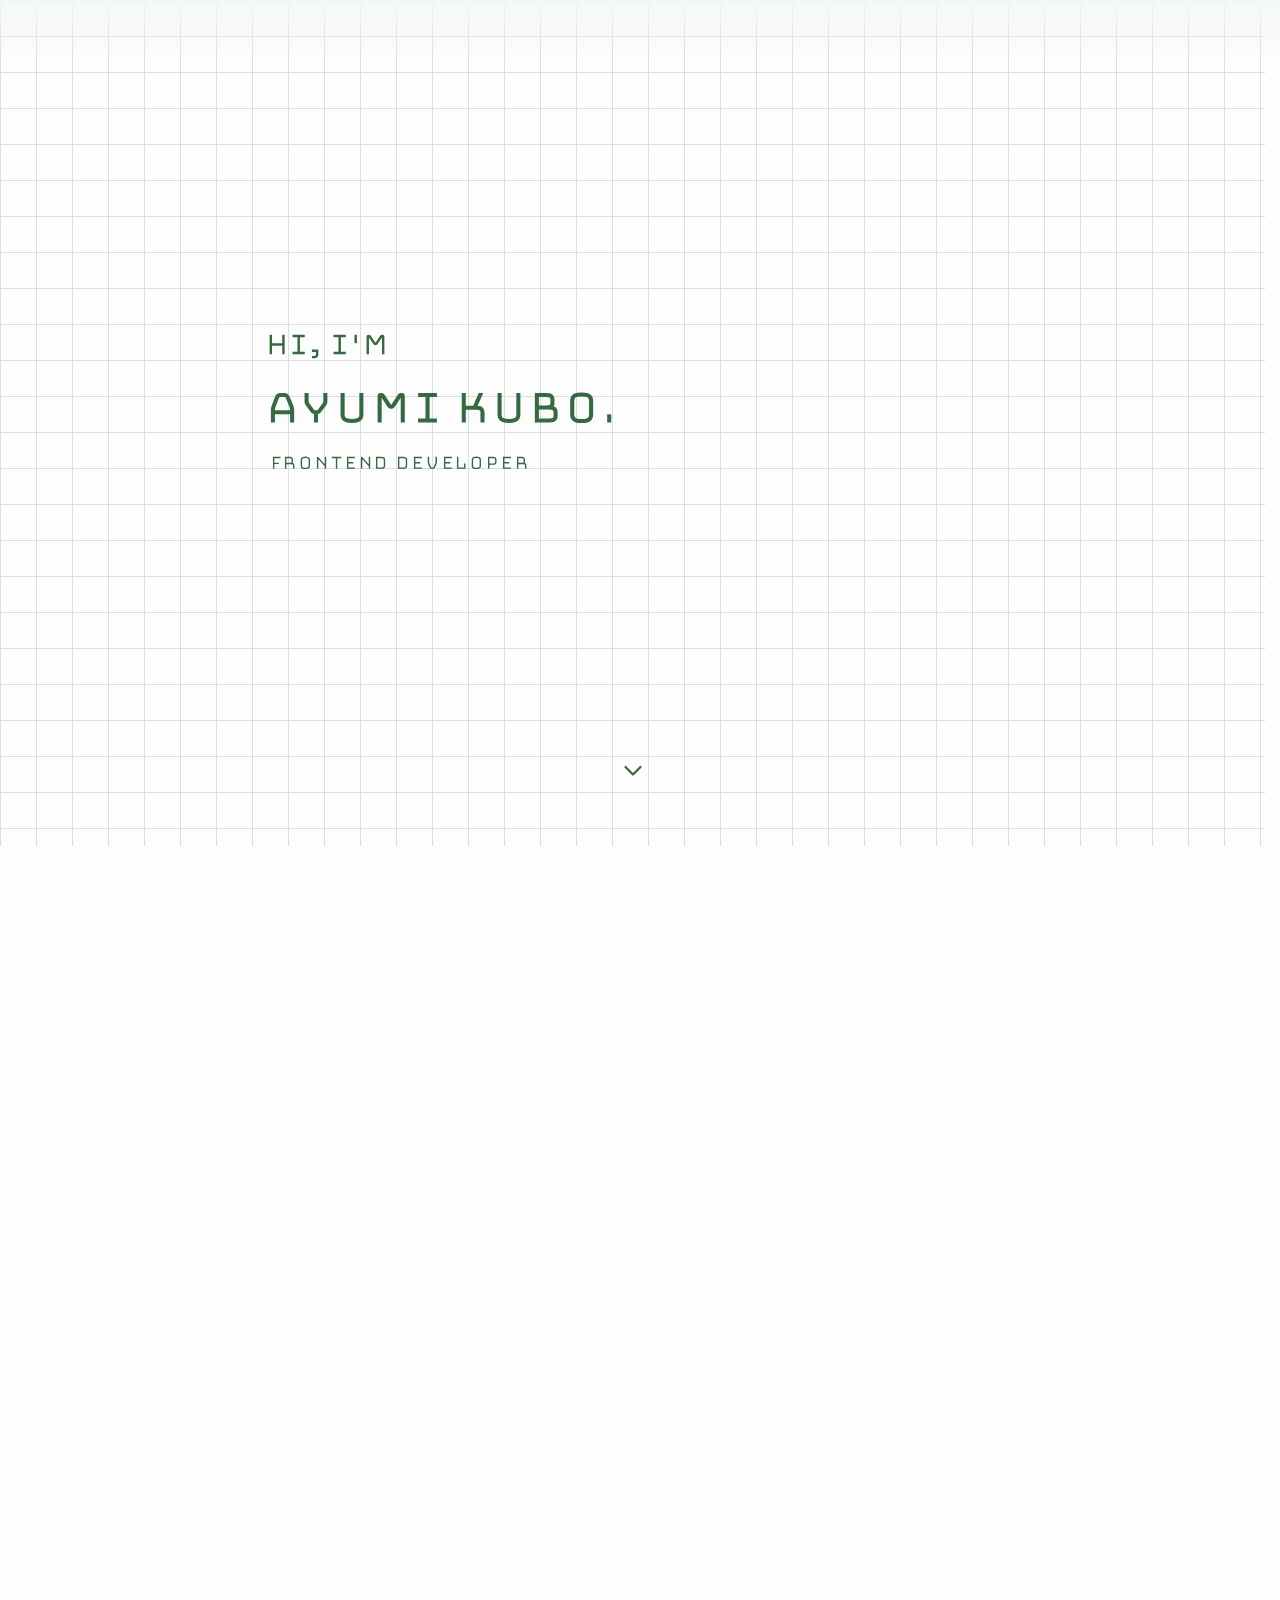
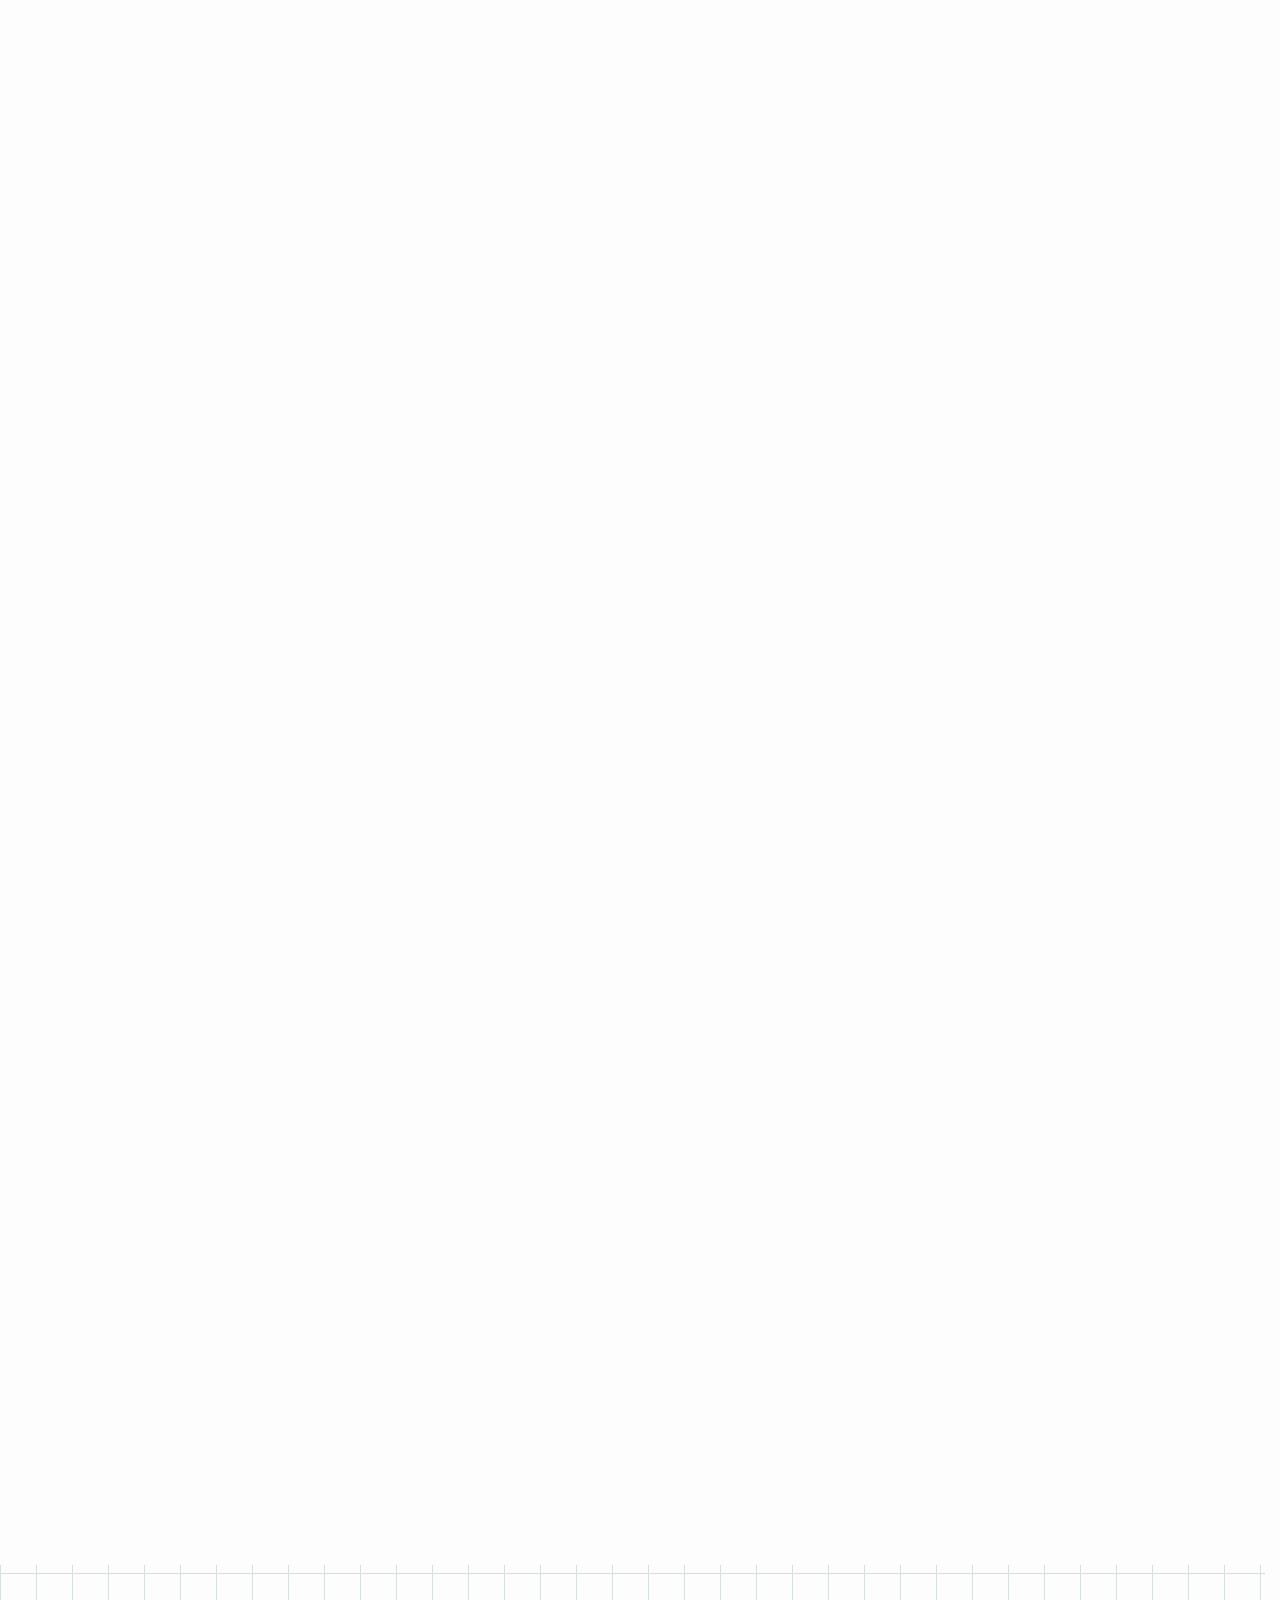
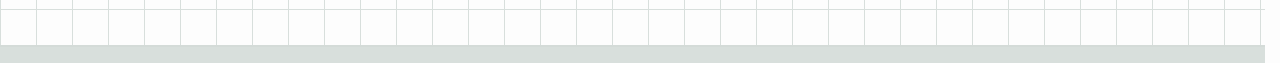
==== commit f34af725: "style: SVGアイコンをBoldに統一し個別指定を削除" ====
--- a/index.html
+++ b/index.html
@@ -41,6 +41,16 @@
         </h1>
         <p class="hero__text">Frontend Developer</p>
       </div>
+      <a href="#about" class="hero__scroll-cue" aria-hidden="true" tabindex="-1">
+        <svg xmlns="http://www.w3.org/2000/svg" width="32" height="32" fill="currentColor" viewBox="0 0 256 256">
+          <path
+            d="M216.49,104.49l-80,80a12,12,0,0,1-17,0l-80-80a12,12,0,0,1,17-17L128,159l71.51-71.52a12,12,0,0,1,17,17Z">
+          </path>
+        </svg>
+        <rect width="256" height="256" fill="none" />
+        <polyline points="216 96 128 184 40 96" fill="none" stroke="currentColor" stroke-linecap="round"
+          stroke-linejoin="round" stroke-width="16" />
+      </a>
     </section>
 
     <section id="about" class="about">
@@ -152,13 +162,12 @@
       <div class="modal__inner">
         <div class="modal__header">
           <button id="js-modal-close" class="btn" type="button" aria-label="閉じる">
-            <svg xmlns="http://www.w3.org/2000/svg" viewBox="0 0 256 256">
-              <rect width="256" height="256" fill="none" />
-              <line x1="200" y1="56" x2="56" y2="200" stroke="currentColor" stroke-linecap="round"
-                stroke-linejoin="round" stroke-width="16" />
-              <line x1="200" y1="200" x2="56" y2="56" stroke="currentColor" stroke-linecap="round"
-                stroke-linejoin="round" stroke-width="16" />
-            </svg></button>
+            <svg xmlns="http://www.w3.org/2000/svg" width="32" height="32" fill="currentColor" viewBox="0 0 256 256">
+              <path
+                d="M208.49,191.51a12,12,0,0,1-17,17L128,145,64.49,208.49a12,12,0,0,1-17-17L111,128,47.51,64.49a12,12,0,0,1,17-17L128,111l63.51-63.52a12,12,0,0,1,17,17L145,128Z">
+              </path>
+            </svg>
+          </button>
           <h3 id="js-modal-title" class="modal__title"></h3>
           <ul class="modal__tools"></ul>
         </div>
@@ -168,14 +177,10 @@
 
           <a href="" class="modal__link btn" target="_blank" rel="noopener noreferrer">
             <span>サイトを見る</span>
-            <svg xmlns="http://www.w3.org/2000/svg" viewBox="0 0 256 256">
-              <rect width="256" height="256" fill="none" />
-              <polyline points="216 104 215.99 40.01 152 40" fill="none" stroke="currentColor" stroke-linecap="round"
-                stroke-linejoin="round" stroke-width="16" />
-              <line x1="136" y1="120" x2="216" y2="40" fill="none" stroke="currentColor" stroke-linecap="round"
-                stroke-linejoin="round" stroke-width="16" />
-              <path d="M184,136v72a8,8,0,0,1-8,8H48a8,8,0,0,1-8-8V80a8,8,0,0,1,8-8h72" fill="none" stroke="currentColor"
-                stroke-linecap="round" stroke-linejoin="round" stroke-width="16" />
+            <svg xmlns="http://www.w3.org/2000/svg" width="32" height="32" fill="currentColor" viewBox="0 0 256 256">
+              <path
+                d="M228,104a12,12,0,0,1-24,0V69l-59.51,59.51a12,12,0,0,1-17-17L187,52H152a12,12,0,0,1,0-24h64a12,12,0,0,1,12,12Zm-44,24a12,12,0,0,0-12,12v64H52V84h64a12,12,0,0,0,0-24H48A20,20,0,0,0,28,80V208a20,20,0,0,0,20,20H176a20,20,0,0,0,20-20V140A12,12,0,0,0,184,128Z">
+              </path>
             </svg>
           </a>
         </div>
--- a/css/style.css
+++ b/css/style.css
@@ -219,6 +219,42 @@
     translate: 0 0;
   }
 }
+@-webkit-keyframes scroll-cue-bounce {
+  0% {
+    -webkit-transform: translateY(0);
+            transform: translateY(0);
+    -webkit-animation-timing-function: cubic-bezier(0.55, 0, 1, 0.45);
+            animation-timing-function: cubic-bezier(0.55, 0, 1, 0.45);
+  }
+  50% {
+    -webkit-transform: translateY(6px);
+            transform: translateY(6px);
+    -webkit-animation-timing-function: cubic-bezier(0.33, 1, 0.68, 1);
+            animation-timing-function: cubic-bezier(0.33, 1, 0.68, 1);
+  }
+  100% {
+    -webkit-transform: translateY(0);
+            transform: translateY(0);
+  }
+}
+@keyframes scroll-cue-bounce {
+  0% {
+    -webkit-transform: translateY(0);
+            transform: translateY(0);
+    -webkit-animation-timing-function: cubic-bezier(0.55, 0, 1, 0.45);
+            animation-timing-function: cubic-bezier(0.55, 0, 1, 0.45);
+  }
+  50% {
+    -webkit-transform: translateY(6px);
+            transform: translateY(6px);
+    -webkit-animation-timing-function: cubic-bezier(0.33, 1, 0.68, 1);
+            animation-timing-function: cubic-bezier(0.33, 1, 0.68, 1);
+  }
+  100% {
+    -webkit-transform: translateY(0);
+            transform: translateY(0);
+  }
+}
 .header {
   font-family: var(--ff-brand);
   -webkit-text-stroke-color: currentColor;
@@ -328,7 +364,7 @@
     translate: -50% -50%;
     display: block;
     width: 60%;
-    height: 2px;
+    height: 0.125rem;
     border-radius: 4px;
     background: var(--c-text);
     -webkit-transition: rotate 1s cubic-bezier(0.4, 0, 0.2, 1);
@@ -735,9 +771,6 @@
   -ms-flex-negative: 0;
       flex-shrink: 0;
 }
-.modal__header .btn svg > * {
-  stroke-width: 18;
-}
 .modal__tools {
   -webkit-box-ordinal-group: 4;
       -ms-flex-order: 3;
@@ -811,9 +844,6 @@
   transition: -webkit-transform 0.15s;
   transition: transform 0.15s;
   transition: transform 0.15s, -webkit-transform 0.15s;
-}
-.modal__link svg > * {
-  stroke-width: 20;
 }
 @media (hover: hover) {
   .modal .modal__link.btn:hover svg {
@@ -870,6 +900,7 @@
 .hero {
   font-family: var(--ff-brand);
   -webkit-text-stroke-color: currentColor;
+  position: relative;
   display: -webkit-box;
   display: -ms-flexbox;
   display: flex;
@@ -916,6 +947,32 @@
   display: block;
   margin-left: 0.25em;
   font-size: var(--fs-md);
+}
+.hero__scroll-cue {
+  position: absolute;
+  bottom: var(--sp-2xl);
+  left: 50%;
+  translate: -50% 0;
+  color: var(--c-accent);
+  -webkit-animation: scroll-cue-bounce 1.6s ease-in-out infinite;
+          animation: scroll-cue-bounce 1.6s ease-in-out infinite;
+}
+.hero__scroll-cue svg {
+  display: block;
+  width: 1.5rem;
+  height: 1.5rem;
+  stroke-width: 16;
+}
+.hero__scroll-cue::before {
+  content: "";
+  position: absolute;
+  inset: -12px;
+}
+@media (prefers-reduced-motion: reduce) {
+  .hero .hero__scroll-cue {
+    -webkit-animation: none;
+            animation: none;
+  }
 }
 
 .about__content {
@@ -1256,8 +1313,6 @@
           justify-content: center;
   margin-top: var(--sp-xl);
   padding-inline: var(--sp-sm);
-  -webkit-animation-delay: 0.3s;
-          animation-delay: 0.3s;
 }
 .thanks__body {
   font-size: var(--fs-base);
@@ -1326,4 +1381,6 @@
           animation-timing-function: ease;
   -webkit-animation-fill-mode: forwards;
           animation-fill-mode: forwards;
+  -webkit-animation-delay: 0.3s;
+          animation-delay: 0.3s;
 }/*# sourceMappingURL=style.css.map */
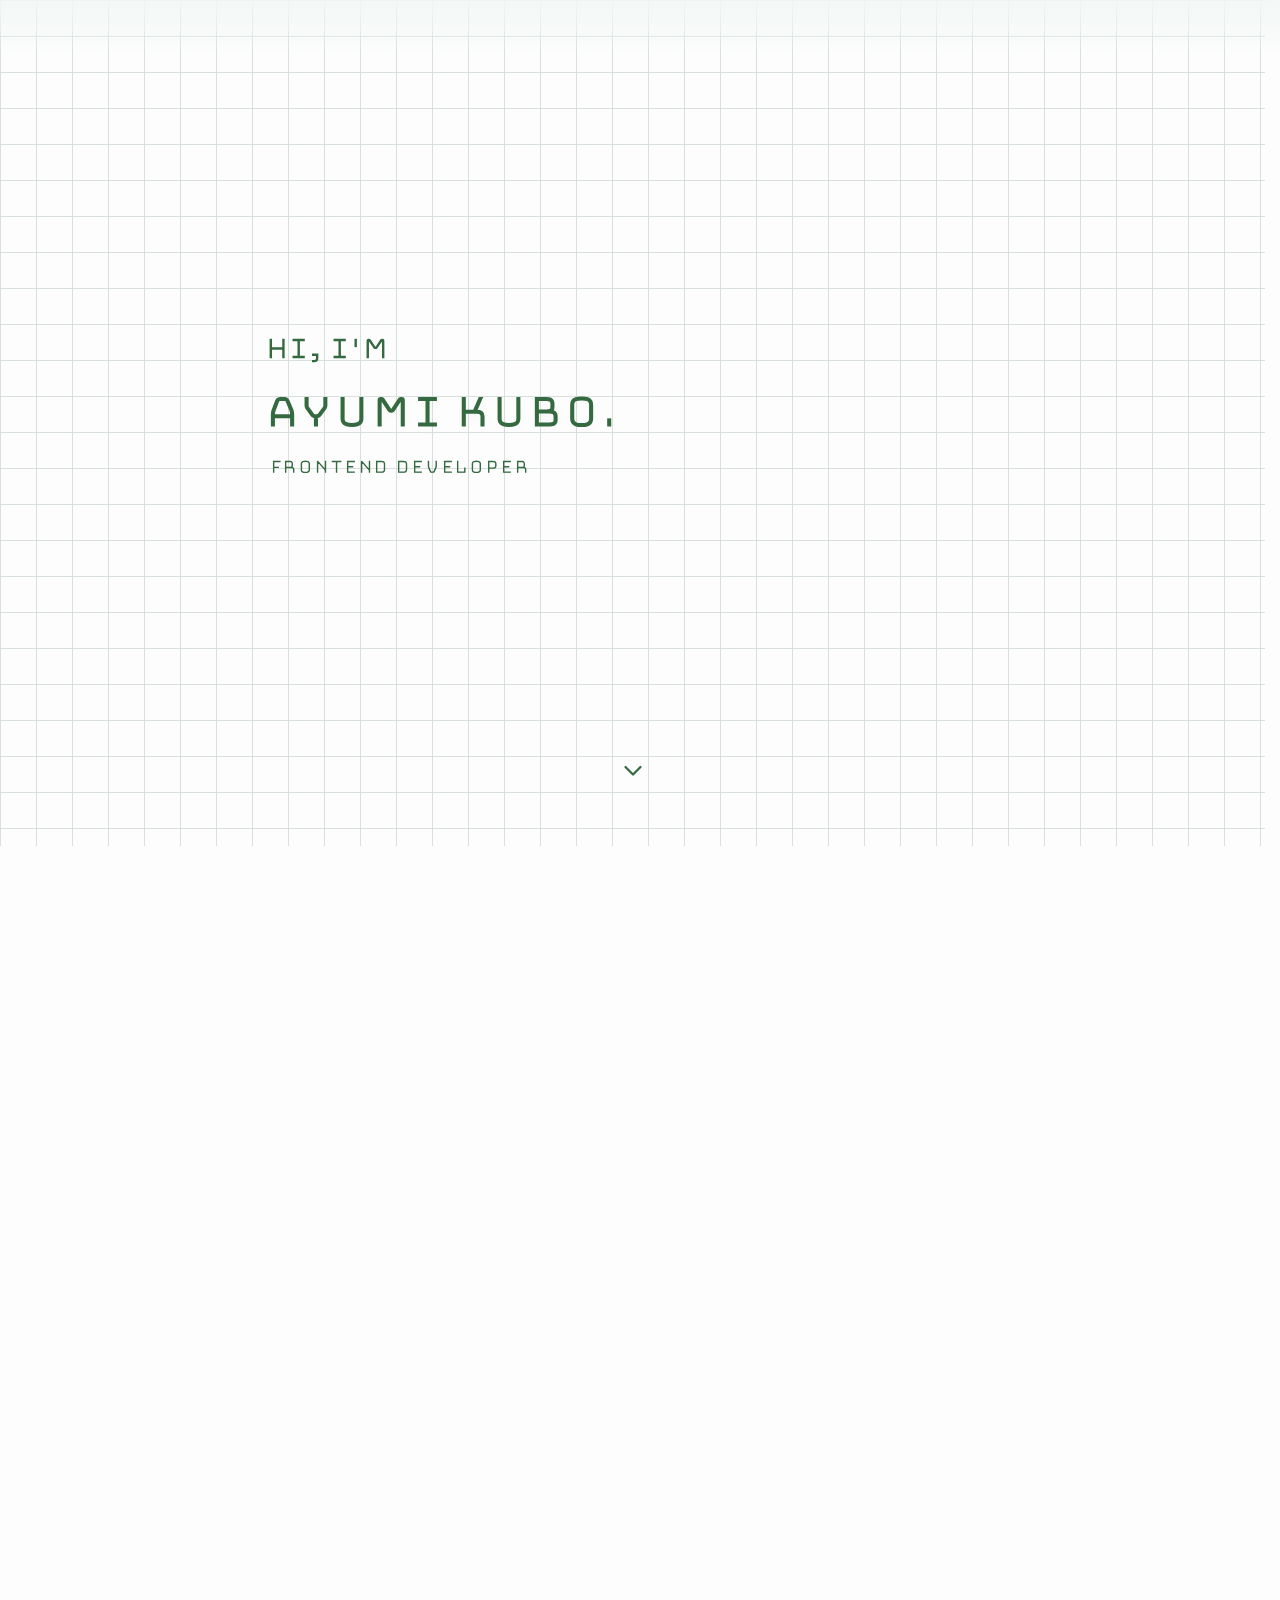
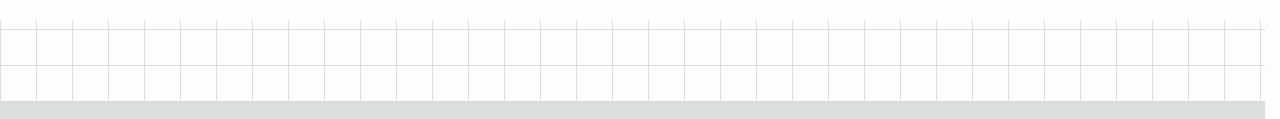
==== commit 0651e167: "fix: faviconを変更" ====
--- a/index.html
+++ b/index.html
@@ -18,7 +18,7 @@
   <meta property="og:locale" content="ja_JP">
   <meta name="viewport" content="width=device-width, initial-scale=1.0">
   <link rel="icon" type="image/svg+xml" sizes="any" href="./images/favicon.svg">
-  <link rel="icon" type="image/png" sizes="32x32" href="./images/favicon-32x32.png">
+  <link rel="icon" type="image/png" sizes="32x32" href="./images/favicon.png">
   <meta name="robots" content="noindex, nofollow">
   <link rel="preconnect" href="https://fonts.googleapis.com">
   <link rel="preconnect" href="https://fonts.gstatic.com" crossorigin>
--- a/css/style.css
+++ b/css/style.css
@@ -76,7 +76,7 @@
 main > section {
   min-height: 80vh;
   scroll-snap-align: end;
-  padding-block: var(--sp-md) 4rem;
+  padding-block: var(--sp-md) 3.5rem;
   padding-inline: clamp(1rem, 5vw, 3rem);
 }
 @media (max-width: 768px) {
@@ -129,6 +129,7 @@
   --c-bg: #FDFDFD;
   --c-bg-rgb: 242 247 245;
   --c-bg-sub: #d8dfdc;
+  --c-bg-sub-rgb: 216 223 220;
   --border: 2px solid #D4DBD8;
   --c-text: #1A1F1E;
   --c-text-sub: #4F5A55;
@@ -205,26 +206,28 @@
 }
 @-webkit-keyframes modal-in {
   0% {
-    translate: 0 20px;
+    -webkit-transform: translateY(20px);
+            transform: translateY(20px);
   }
   100% {
-    translate: 0 0;
+    -webkit-transform: translateY(0);
+            transform: translateY(0);
   }
 }
 @keyframes modal-in {
   0% {
-    translate: 0 20px;
+    -webkit-transform: translateY(20px);
+            transform: translateY(20px);
   }
   100% {
-    translate: 0 0;
+    -webkit-transform: translateY(0);
+            transform: translateY(0);
   }
 }
 @-webkit-keyframes scroll-cue-bounce {
   0% {
     -webkit-transform: translateY(0);
             transform: translateY(0);
-    -webkit-animation-timing-function: cubic-bezier(0.55, 0, 1, 0.45);
-            animation-timing-function: cubic-bezier(0.55, 0, 1, 0.45);
   }
   50% {
     -webkit-transform: translateY(6px);
@@ -241,8 +244,6 @@
   0% {
     -webkit-transform: translateY(0);
             transform: translateY(0);
-    -webkit-animation-timing-function: cubic-bezier(0.55, 0, 1, 0.45);
-            animation-timing-function: cubic-bezier(0.55, 0, 1, 0.45);
   }
   50% {
     -webkit-transform: translateY(6px);
@@ -265,8 +266,8 @@
   z-index: 80;
   height: var(--h-header);
   border-bottom: none;
-  background: -webkit-gradient(linear, left top, left bottom, from(rgb(var(--c-bg-rgb)/0.9)), color-stop(80%, rgb(var(--c-bg-rgb)/0)));
-  background: linear-gradient(to bottom, rgb(var(--c-bg-rgb)/0.9) 0%, rgb(var(--c-bg-rgb)/0) 80%);
+  background: -webkit-gradient(linear, left top, left bottom, from(rgb(var(--c-bg-rgb)/0.9)), color-stop(20%, rgb(var(--c-bg-rgb)/0.75)), color-stop(38%, rgb(var(--c-bg-rgb)/0.5)), color-stop(52%, rgb(var(--c-bg-rgb)/0.25)), color-stop(65%, rgb(var(--c-bg-rgb)/0.08)), color-stop(75%, rgb(var(--c-bg-rgb)/0)));
+  background: linear-gradient(to bottom, rgb(var(--c-bg-rgb)/0.9) 0%, rgb(var(--c-bg-rgb)/0.75) 20%, rgb(var(--c-bg-rgb)/0.5) 38%, rgb(var(--c-bg-rgb)/0.25) 52%, rgb(var(--c-bg-rgb)/0.08) 65%, rgb(var(--c-bg-rgb)/0) 75%);
 }
 .header__content {
   display: -webkit-box;
@@ -321,6 +322,14 @@
   min-height: 44px;
   font-size: var(--fs-md);
   letter-spacing: var(--ls-base);
+}
+@media (hover: hover) {
+  .header__nav-link:hover {
+    opacity: 1;
+  }
+}
+.header__nav-link:focus-visible {
+  opacity: 1;
 }
 .header__nav-link.is-current {
   -webkit-text-stroke-width: 1.6px;
@@ -335,12 +344,12 @@
   background: currentColor;
 }
 .header__nav-link.is-current::before {
-  width: 0.75rem;
-  height: 0.1rem;
+  width: 0.875rem;
+  height: 0.125rem;
 }
 .header__nav-link.is-current::after {
-  width: 0.1rem;
-  height: 0.75rem;
+  width: 0.125rem;
+  height: 0.875rem;
 }
 
 .header__toggle--open {
@@ -355,6 +364,7 @@
     right: 0.5rem;
     width: var(--h-header-content);
     height: var(--h-header-content);
+    border-radius: 0.25rem;
     cursor: pointer;
   }
   .header__toggle-bar {
@@ -367,11 +377,20 @@
     height: 0.125rem;
     border-radius: 4px;
     background: var(--c-text);
-    -webkit-transition: rotate 1s cubic-bezier(0.4, 0, 0.2, 1);
-    transition: rotate 1s cubic-bezier(0.4, 0, 0.2, 1);
-  }
-  .header__toggle-bar:nth-child(2) {
+  }
+  .header__toggle--open span:nth-child(2) {
     rotate: 90deg;
+  }
+  .header__toggle--close {
+    color: var(--c-bg);
+    background: none;
+    border: 2px solid var(--c-bg);
+  }
+  .header__toggle--close span:nth-child(1) {
+    rotate: 45deg;
+  }
+  .header__toggle--close span:nth-child(2) {
+    rotate: 135deg;
   }
 }
 .header__panel {
@@ -402,7 +421,7 @@
     display: grid;
     grid-template-rows: var(--h-header) 1fr;
     background: var(--c-bg-sub);
-    --t: 0.5s;
+    --t: 0.6s;
     -webkit-transition: translate var(--t), display var(--t) allow-discrete, interactivity 0s allow-discrete, pointer-events 0s allow-discrete;
     transition: translate var(--t), display var(--t) allow-discrete, interactivity 0s allow-discrete, pointer-events 0s allow-discrete;
     transition-behavior: allow-discrete;
@@ -422,12 +441,6 @@
     pointer-events: auto;
     translate: 0 0;
     opacity: 1;
-  }
-  .header__panel[open] .header__toggle--close span:nth-child(1) {
-    rotate: 45deg;
-  }
-  .header__panel[open] .header__toggle--close span:nth-child(2) {
-    rotate: 135deg;
   }
   @starting-style {
     .header__panel[open] {
@@ -827,7 +840,7 @@
   line-height: 1.6;
 }
 .modal__link.btn {
-  gap: 0 0.125em;
+  gap: 0 0.25em;
   margin-top: var(--sp-xl);
   padding: 0.875em 0;
 }
@@ -836,8 +849,8 @@
 }
 .modal__link svg {
   display: block;
-  width: 1.25rem;
-  height: 1.25rem;
+  width: 1.125rem;
+  height: 1.125rem;
   -ms-flex-negative: 0;
       flex-shrink: 0;
   -webkit-transition: -webkit-transform 0.15s;
@@ -954,8 +967,8 @@
   left: 50%;
   translate: -50% 0;
   color: var(--c-accent);
-  -webkit-animation: scroll-cue-bounce 1.6s ease-in-out infinite;
-          animation: scroll-cue-bounce 1.6s ease-in-out infinite;
+  -webkit-animation: scroll-cue-bounce 1.4s linear infinite;
+          animation: scroll-cue-bounce 1.4s linear infinite;
 }
 .hero__scroll-cue svg {
   display: block;
@@ -966,7 +979,7 @@
 .hero__scroll-cue::before {
   content: "";
   position: absolute;
-  inset: -12px;
+  inset: -0.75rem;
 }
 @media (prefers-reduced-motion: reduce) {
   .hero .hero__scroll-cue {
@@ -994,39 +1007,24 @@
   color: var(--c-text);
 }
 .about__body + .about__body {
-  margin-top: 1.5rem;
+  margin-top: var(--sp-lg);
 }
 .about__body + .about__title {
-  margin-top: 2rem;
+  margin-top: var(--sp-xl);
 }
 .about__photo {
   display: block;
-  -webkit-transform: rotate(-3deg);
-          transform: rotate(-3deg);
-  width: 10vw;
-  min-width: 140px;
-  aspect-ratio: 1/1;
+  width: 140px;
+  height: 200px;
+  aspect-ratio: 2/3;
   -o-object-fit: cover;
      object-fit: cover;
-  -o-object-position: 24% 20%;
-     object-position: 24% 20%;
-  margin-top: 2.25rem;
-  border-radius: 50%;
+  -o-object-position: 20% 36%;
+     object-position: 20% 36%;
+  margin-top: 3rem;
+  border-radius: 0.25rem;
   -webkit-box-shadow: 2px 4px 12px rgba(0, 0, 0, 0.12);
           box-shadow: 2px 4px 12px rgba(0, 0, 0, 0.12);
-  opacity: 0;
-  -webkit-transition: opacity 0.5s, -webkit-transform 0.5s;
-  transition: opacity 0.5s, -webkit-transform 0.5s;
-  transition: opacity 0.5s, transform 0.5s;
-  transition: opacity 0.5s, transform 0.5s, -webkit-transform 0.5s;
-}
-@media (max-width: 768px) {
-  .about__photo {
-    margin-inline: auto;
-  }
-}
-.about__photo.is-visible {
-  opacity: 1;
 }
 
 .works {
@@ -1249,6 +1247,7 @@
 .contact__required-mark {
   color: var(--c-required);
   margin-left: 0.25rem;
+  font-style: normal;
 }
 
 body.p-thanks {
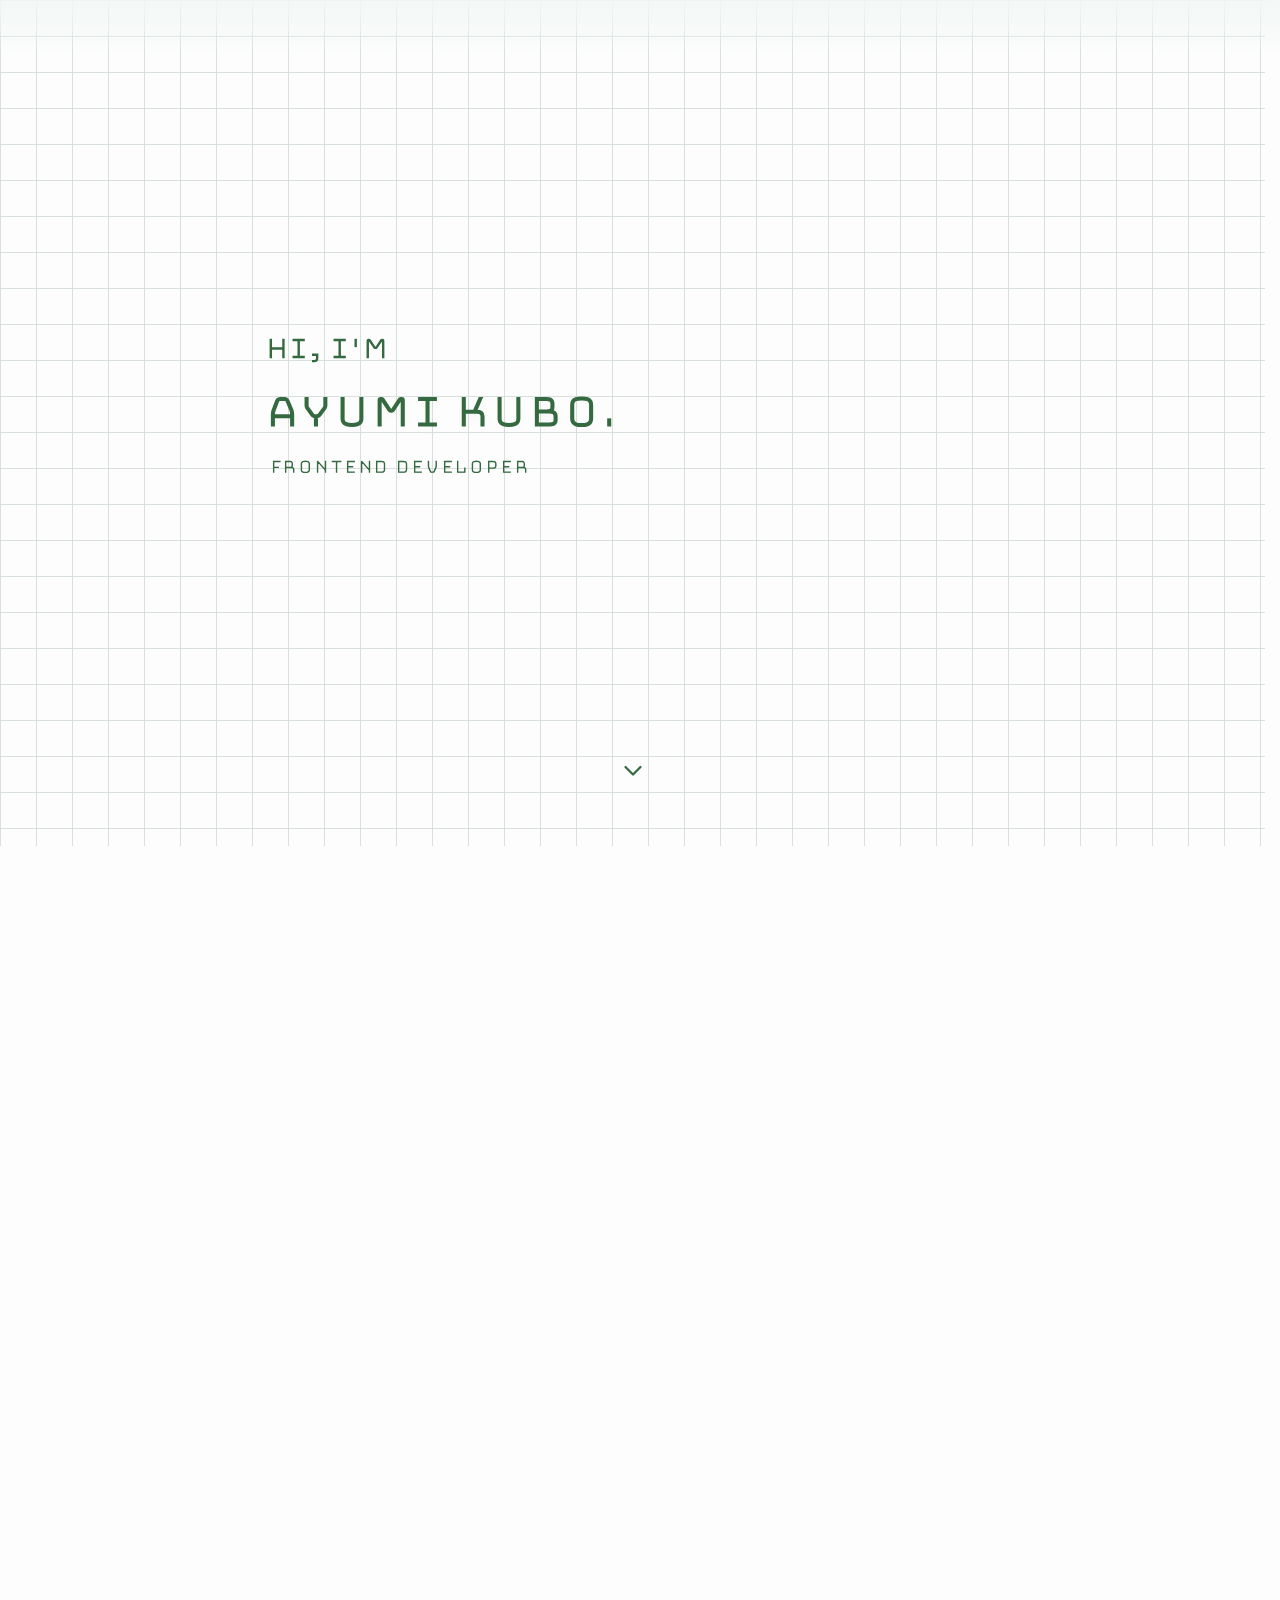
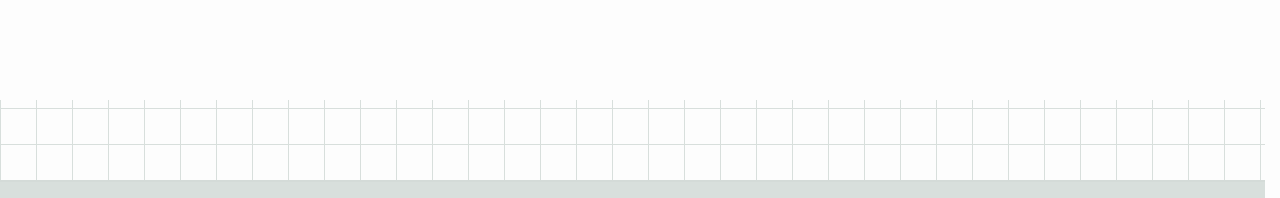
==== commit 4ba7eb58: "content: 文を更新" ====
--- a/index.html
+++ b/index.html
@@ -53,26 +53,6 @@
       </a>
     </section>
 
-    <section id="about" class="about">
-      <div class="u-container-md">
-        <h2 class="sec-title js-fade-in">About</h2>
-        <div class="about__content">
-          <div class="about__list js-fade-in">
-            <h3 class="about__title">About Me</h3>
-            <p class="about__body">
-              神奈川県出身のウェブ制作者です。以前の仕事で経験した校正への関心と、コンピュータにとって分かりやすいコードを書くことの面白さが入り口となり、マークアップ言語の学習を本格的に開始しました </p>
-            <p class="about__body">現在はアクセシビリティの観点を基盤にするべく、これまでの実装を見直しつつ、実務にすることを目指して独学を続けています。
-            </p>
-            <h3 class="about__title">Skills</h3>
-            <p class="about__body">HTML/CSS, JavaScript, PHP, WordPress, Figma</p>
-            <h3 class="about__title">Hobbies</h3>
-            <p class="about__body">コーディング、散歩、読書</p>
-          </div>
-          <img class="about__photo js-fade-in" src="./images/about.jpeg" alt="制作者が公園の石畳の上を歩いている後ろ姿">
-        </div>
-      </div>
-    </section>
-
     <section id="works" class="works">
       <div class="u-container-md">
         <h2 class="sec-title js-fade-in">Works</h2>
@@ -114,6 +94,25 @@
             </button>
           </li>
         </ul>
+      </div>
+    </section>
+
+    <section id="about" class="about">
+      <div class="u-container-md">
+        <h2 class="sec-title js-fade-in">About</h2>
+        <div class="about__content">
+          <div class="about__list js-fade-in">
+            <h3 class="about__title">About Me</h3>
+            <p class="about__body">駆け出しのコーダーです。以前はレコードの査定をしたり、広報のお仕事をしていました。その過程で色々重なって転機となり、腰を据えてものづくりの技術を身につけようと決めました。</p>
+            <p class="about__body">HTMLを組み立てる面白さと試行錯誤することがウェブ制作の原動力となりました。主に独学でスキルを習得し、職業訓練を経て、今も学習を継続しています。</p>
+            <p class="about__body">セマンティックなコードと保守しやすい設計、より多くの人に伝わりやすい実装を心がけています。</p>
+            <h3 class="about__title">Skills</h3>
+            <p class="about__body">HTML, CSS(Dart Sass), JavaScript, PHP, WordPress, Figma</p>
+            <h3 class="about__title">Hobbies</h3>
+            <p class="about__body">コーディング、散歩、読書</p>
+          </div>
+          <img class="about__photo js-fade-in" src="./images/about.jpeg" alt="制作者が公園の石畳の上を歩いている後ろ姿">
+        </div>
       </div>
     </section>
 
--- a/css/style.css
+++ b/css/style.css
@@ -997,7 +997,7 @@
   -webkit-text-stroke-width: 1.6px;
   font-size: var(--fs-sm);
   letter-spacing: var(--ls-wider);
-  color: var(--c-text-sub);
+  color: var(--c-accent);
 }
 .about__body {
   margin-top: var(--sp-xs);
@@ -1021,6 +1021,7 @@
      object-fit: cover;
   -o-object-position: 20% 36%;
      object-position: 20% 36%;
+  margin-left: 1rem;
   margin-top: 3rem;
   border-radius: 0.25rem;
   -webkit-box-shadow: 2px 4px 12px rgba(0, 0, 0, 0.12);
@@ -1380,6 +1381,6 @@
           animation-timing-function: ease;
   -webkit-animation-fill-mode: forwards;
           animation-fill-mode: forwards;
-  -webkit-animation-delay: 0.3s;
-          animation-delay: 0.3s;
+  -webkit-animation-delay: 0.1s;
+          animation-delay: 0.1s;
 }/*# sourceMappingURL=style.css.map */
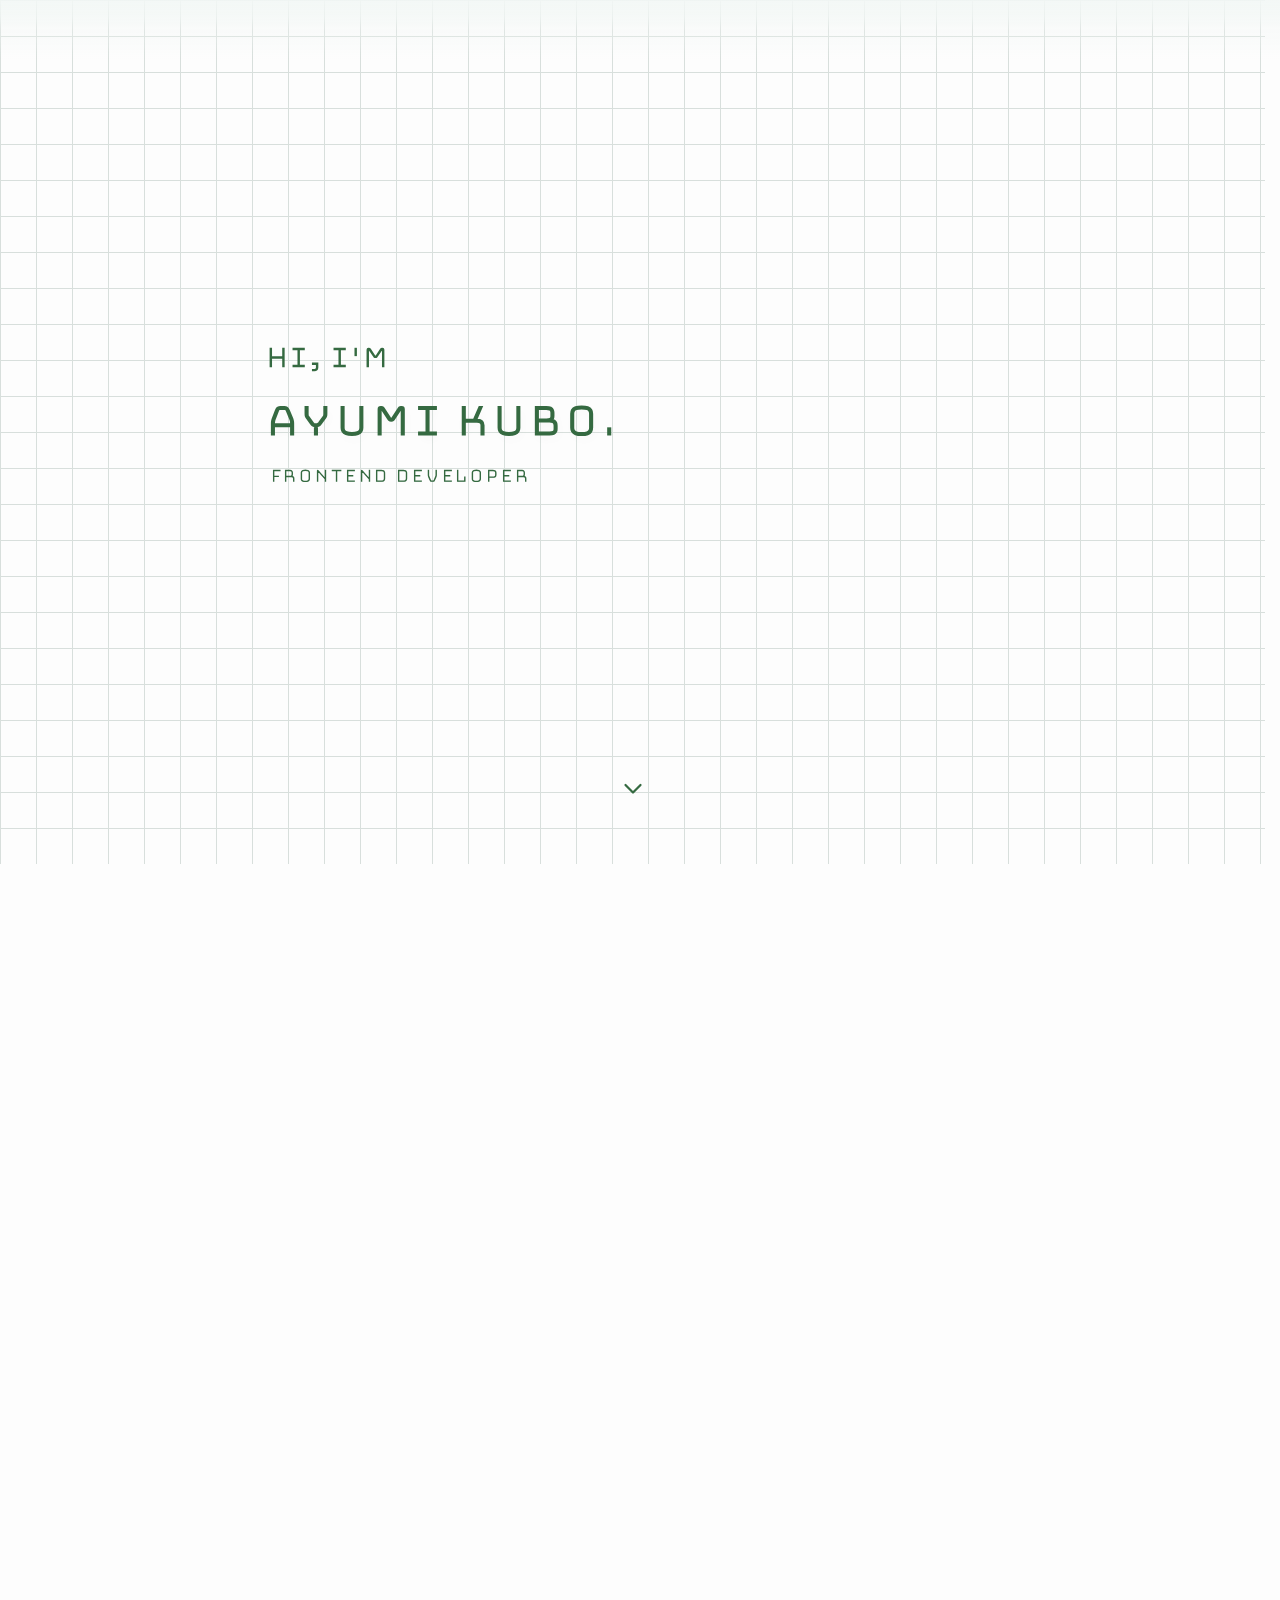
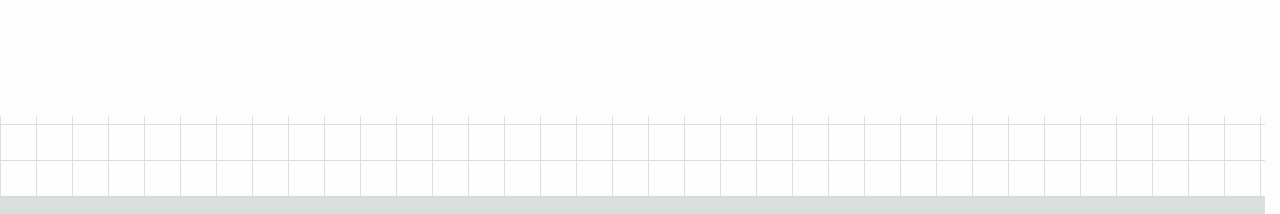
==== commit 7234165c: "feat: テキスト用共通クラスの追加, 共通クラスの整理 - テキスト用の共通クラスを追加 - 未使用のCSSクラスを削除 - ボタン用の共通クラスをファイル名と共通化" ====
--- a/index.html
+++ b/index.html
@@ -103,13 +103,15 @@
         <div class="about__content">
           <div class="about__list js-fade-in">
             <h3 class="about__title">About Me</h3>
-            <p class="about__body">駆け出しのコーダーです。以前はレコードの査定をしたり、広報のお仕事をしていました。その過程で色々重なって転機となり、腰を据えてものづくりの技術を身につけようと決めました。</p>
-            <p class="about__body">HTMLを組み立てる面白さと試行錯誤することがウェブ制作の原動力となりました。主に独学でスキルを習得し、職業訓練を経て、今も学習を継続しています。</p>
-            <p class="about__body">セマンティックなコードと保守しやすい設計、より多くの人に伝わりやすい実装を心がけています。</p>
+            <div class="about__body body-text">
+              <p>駆け出しのコーダーです。以前はレコードの査定をしたり、広報のお仕事をしていました。その過程で色々重なって転機となり、腰を据えてものづくりの技術を身につけようと決めました。</p>
+              <p>HTMLを組み立てる面白さと試行錯誤することがウェブ制作の原動力となりました。主に独学でスキルを習得し、職業訓練を経て、今も学習を継続しています。</p>
+              <p>セマンティックなコードと保守しやすい設計、より多くの人に伝わりやすい実装を心がけています。</p>
+            </div>
             <h3 class="about__title">Skills</h3>
-            <p class="about__body">HTML, CSS(Dart Sass), JavaScript, PHP, WordPress, Figma</p>
+            <p class="about__body body-text">HTML, CSS(Dart Sass), JavaScript, PHP, WordPress, Figma</p>
             <h3 class="about__title">Hobbies</h3>
-            <p class="about__body">コーディング、散歩、読書</p>
+            <p class="about__body body-text">コーディング、散歩、読書</p>
           </div>
           <img class="about__photo js-fade-in" src="./images/about.jpeg" alt="制作者が公園の石畳の上を歩いている後ろ姿">
         </div>
@@ -120,7 +122,7 @@
       <div class="u-container-md">
         <h2 id="contact-title" class="sec-title js-fade-in">Contact</h2>
         <div class="contact__content">
-          <p class="js-fade-in">お仕事のご依頼・ご相談はこちらから。<br>お気軽にお問合せください。</p>
+          <p class="js-fade-in body-text">お仕事のご依頼・ご相談はこちらから。<br>お気軽にお問合せください。</p>
           <form class="contact__form js-fade-in" action="https://ssgform.com/s/pCxPPgLff5xU" method="POST">
             <input type="hidden" name="_after" value="https://aykweb.github.io/portfolio/"
               aria-labelledby="contact-title">
@@ -146,7 +148,7 @@
               </label>
               <textarea id="contact-message" name="お問い合わせ内容" rows="5" required></textarea>
             </div>
-            <button class="submit btn" type="submit">送信する</button>
+            <button class="btn" type="submit">送信する</button>
           </form>
         </div>
       </div>
--- a/css/style.css
+++ b/css/style.css
@@ -37,18 +37,10 @@
   font-size: 100%;
   scrollbar-gutter: stable;
   scroll-padding-top: 3rem;
-  -ms-scroll-snap-type: y proximity;
-      scroll-snap-type: y proximity;
 }
 @media (prefers-reduced-motion: no-preference) {
   html {
     scroll-behavior: smooth;
-  }
-}
-@media (max-width: 768px) {
-  html {
-    -ms-scroll-snap-type: none;
-        scroll-snap-type: none;
   }
 }
 
@@ -75,7 +67,6 @@
 
 main > section {
   min-height: 80vh;
-  scroll-snap-align: end;
   padding-block: var(--sp-md) 3.5rem;
   padding-inline: clamp(1rem, 5vw, 3rem);
 }
@@ -266,8 +257,8 @@
   z-index: 80;
   height: var(--h-header);
   border-bottom: none;
-  background: -webkit-gradient(linear, left top, left bottom, from(rgb(var(--c-bg-rgb)/0.9)), color-stop(20%, rgb(var(--c-bg-rgb)/0.75)), color-stop(38%, rgb(var(--c-bg-rgb)/0.5)), color-stop(52%, rgb(var(--c-bg-rgb)/0.25)), color-stop(65%, rgb(var(--c-bg-rgb)/0.08)), color-stop(75%, rgb(var(--c-bg-rgb)/0)));
-  background: linear-gradient(to bottom, rgb(var(--c-bg-rgb)/0.9) 0%, rgb(var(--c-bg-rgb)/0.75) 20%, rgb(var(--c-bg-rgb)/0.5) 38%, rgb(var(--c-bg-rgb)/0.25) 52%, rgb(var(--c-bg-rgb)/0.08) 65%, rgb(var(--c-bg-rgb)/0) 75%);
+  background: -webkit-gradient(linear, left top, left bottom, from(rgb(var(--c-bg-rgb)/0.9)), color-stop(20%, rgb(var(--c-bg-rgb)/0.75)), color-stop(38%, rgb(var(--c-bg-rgb)/0.3)), color-stop(52%, rgb(var(--c-bg-rgb)/0.25)), color-stop(65%, rgb(var(--c-bg-rgb)/0.08)), color-stop(75%, rgb(var(--c-bg-rgb)/0)));
+  background: linear-gradient(to bottom, rgb(var(--c-bg-rgb)/0.9) 0%, rgb(var(--c-bg-rgb)/0.75) 20%, rgb(var(--c-bg-rgb)/0.3) 38%, rgb(var(--c-bg-rgb)/0.25) 52%, rgb(var(--c-bg-rgb)/0.08) 65%, rgb(var(--c-bg-rgb)/0) 75%);
 }
 .header__content {
   display: -webkit-box;
@@ -910,6 +901,16 @@
   background-position: 0 100%;
 }
 
+.body-text {
+  font-size: var(--fs-base);
+  line-height: 1.7;
+  letter-spacing: var(--ls-base);
+  color: var(--c-text);
+}
+.body-text p + p {
+  margin-top: var(--sp-lg);
+}
+
 .hero {
   font-family: var(--ff-brand);
   -webkit-text-stroke-color: currentColor;
@@ -920,7 +921,7 @@
   -webkit-box-align: center;
       -ms-flex-align: center;
           align-items: center;
-  height: 94vh;
+  height: 96vh;
   background-image: var(--grid-line);
   background-size: var(--grid-size);
 }
@@ -999,18 +1000,11 @@
   letter-spacing: var(--ls-wider);
   color: var(--c-accent);
 }
+.about__body + .about__title {
+  margin-top: var(--sp-xl);
+}
 .about__body {
   margin-top: var(--sp-xs);
-  font-size: var(--fs-base);
-  line-height: 1.7;
-  letter-spacing: var(--ls-base);
-  color: var(--c-text);
-}
-.about__body + .about__body {
-  margin-top: var(--sp-lg);
-}
-.about__body + .about__title {
-  margin-top: var(--sp-xl);
 }
 .about__photo {
   display: block;
@@ -1036,9 +1030,9 @@
   -webkit-box-direction: normal;
       -ms-flex-direction: column;
           flex-direction: column;
-  height: -webkit-max-content;
-  height: -moz-max-content;
-  height: max-content;
+  height: -webkit-fit-content;
+  height: -moz-fit-content;
+  height: fit-content;
 }
 .works .u-container-md {
   -webkit-box-flex: 1;
@@ -1078,6 +1072,8 @@
   border-radius: 1px;
   overflow: hidden;
   cursor: pointer;
+  -webkit-transition: border-color var(--t);
+  transition: border-color var(--t);
 }
 @media (hover: hover) {
   .works__card--trigger.works__card:hover {
@@ -1178,10 +1174,6 @@
 
 .contact__content {
   padding-inline: var(--sp-sm);
-}
-.contact__content > p {
-  font-size: var(--fs-base);
-  line-height: 1.75;
 }
 .contact__form {
   display: -webkit-box;
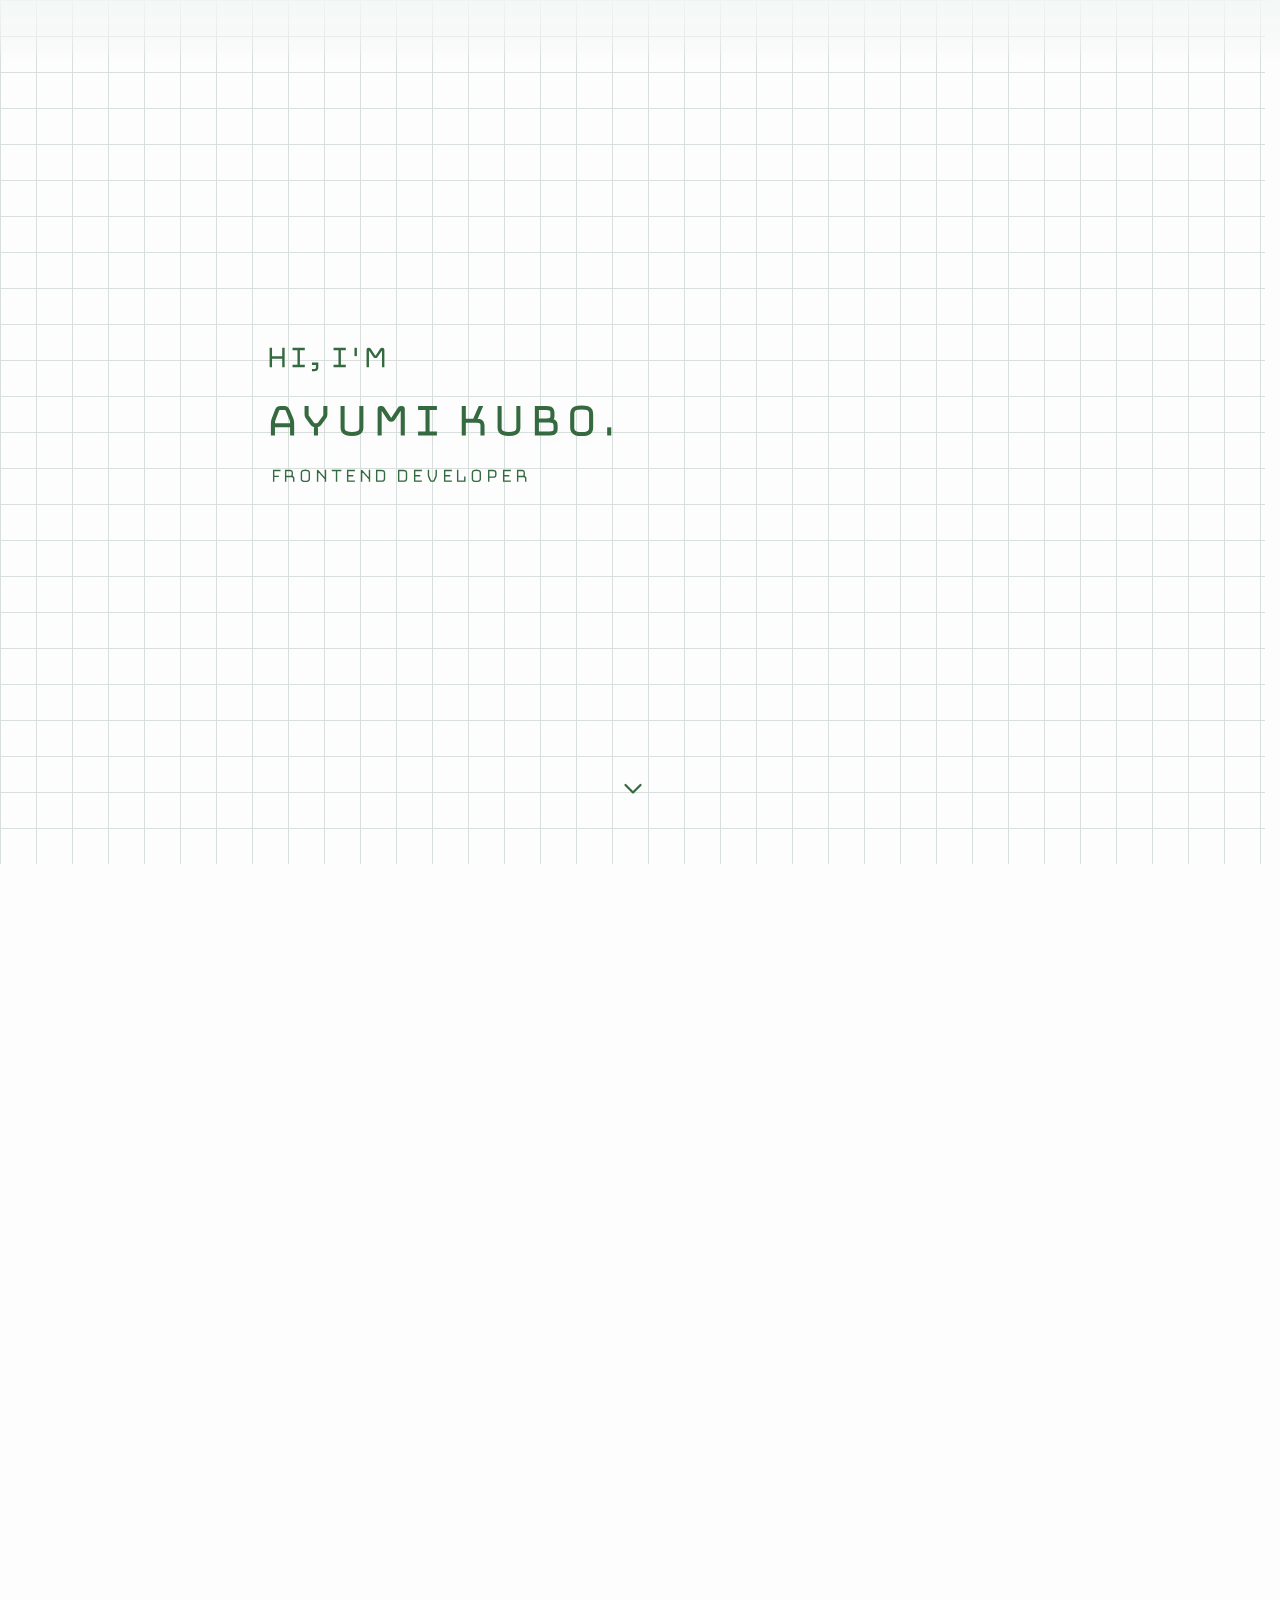
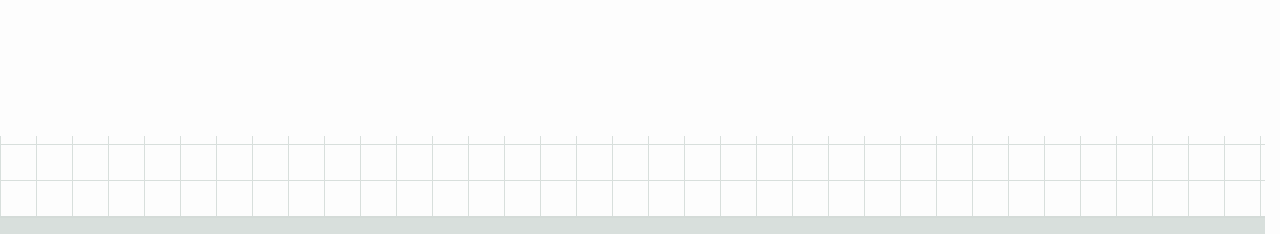
==== commit fe3d0fc8: "Initial commit" ====
--- a/index.html
+++ b/index.html
@@ -41,15 +41,13 @@
         </h1>
         <p class="hero__text">Frontend Developer</p>
       </div>
-      <a href="#about" class="hero__scroll-cue" aria-hidden="true" tabindex="-1">
-        <svg xmlns="http://www.w3.org/2000/svg" width="32" height="32" fill="currentColor" viewBox="0 0 256 256">
+      <a href="#works" class="hero__scroll-cue" tabindex="-1">
+        <svg xmlns="http://www.w3.org/2000/svg" width="32" height="32" fill="currentColor" viewBox="0 0 256 256"
+          aria-hidden="true">
           <path
             d="M216.49,104.49l-80,80a12,12,0,0,1-17,0l-80-80a12,12,0,0,1,17-17L128,159l71.51-71.52a12,12,0,0,1,17,17Z">
           </path>
         </svg>
-        <rect width="256" height="256" fill="none" />
-        <polyline points="216 96 128 184 40 96" fill="none" stroke="currentColor" stroke-linecap="round"
-          stroke-linejoin="round" stroke-width="16" />
       </a>
     </section>
 
@@ -58,41 +56,56 @@
         <h2 class="sec-title js-fade-in">Works</h2>
         <ul class="works__list">
           <li class="js-fade-in">
-            <button class="works__card--trigger works__card" aria-labelledby="title-moic" data-title="千葉かくう美術館（MOIC）"
-              data-tools="HTML/CSS,JavaScript,Figma" data-img="images/thumb-moic.png"
-              data-overview="架空の文化施設を想定したウェブサイトです。" data-structure="WordPress.comで作成したデモページを基にVS Codeで制作しました。"
+            <button class="js-modal-open  works__card--trigger works__card" data-title="千葉かくう美術館（MOIC）"
+              data-tools="HTML/CSS,JavaScript,Figma" data-img="images/thumb-moic.webp"
+              data-overview="架空の文化施設を想定したウェブサイト。" data-structure="WordPress.comで作成したデモページを基にVS Codeで制作。"
               data-design="公共施設という性質に合わせて文字の読みやすさを重視しました。展覧会のビジュアルが全面に展開するのを想定しシンプルな構成になっています。"
               data-development="パーツはJavaScriptで共通化して保守性を高めています。支援技術によるアクセシビリティを考慮しています。"
-              data-improvement="開館情報の自動表示など、動的な機能の実装が今後の課題です。" data-link="https://aykweb.github.io/moic/" type="button">
-              <img class="works__thumb" src="images/thumb-moic.png" alt="千葉かくう美術館のウェブサイトのスクリーンショット" width="720"
-                height="540">
-
-              <div class="works__info">
-                <span>Website</span>
-                <h3 id="title-moic">千葉かくう美術館</h3>
-              </div>
+              data-link="https://aykweb.github.io/moic/" type="button" aria-labelledby="title-moic">
+
+              <img class="works__thumb" src="images/thumb-moic.webp" alt="千葉かくう美術館のウェブサイトのスクリーンショット" width="720"
+                height="540" loading="lazy" decoding="async">
+              <span class="works__info">
+                <span class="works__category">Website</span>
+                <span class="works__title" id="title-moic">千葉かくう美術館</span>
+              </span>
             </button>
           </li>
 
           <li class="js-fade-in">
-            <button class="works__card--trigger works__card" aria-labelledby="title-zouge" data-title="にゅうめんや　象牙"
-              data-tools="HTML/CSS,JavaScript,PHP,Figma" data-img="images/thumb-zouge.png"
-              data-overview="架空の飲食店を想定したウェブサイトです。" data-structure="Figmaで作成したデザインカンプを基にVS Codeで制作しました。"
+            <button class="js-modal-open works__card--trigger works__card" data-title="にゅうめんや　象牙"
+              data-tools="HTML/CSS,JavaScript,PHP,Figma" data-img="images/thumb-zouge.webp"
+              data-overview="架空の飲食店を想定したウェブサイト。" data-structure="Figmaで作成したデザインカンプを基にVS Codeで制作。"
               data-design="料理の素材の色合いと特徴的なブランドフォントを採用することで、お店のアイデンティティを表現しました。"
               data-development="PHPとMySQLを連携して予約システムを実装しました。パーツはPHPで共通化して保守性を高めています。"
-              data-improvement="メニューやお知らせなど、情報が増えていった場合の実装を今後の課題としています。"
-              data-link="http://ss323733.stars.ne.jp/index.php" type="button">
-              <div>
-                <img class="works__thumb" src="images/thumb-zouge.png" alt="にゅうめんや　象牙のウェブサイトのスクリーンショット" width="720"
-                  height="540">
-
-                <div class="works__info">
-                  <span>Website</span>
-                  <h3 id="title-zouge">にゅうめんや　象牙</h3>
-                </div>
-              </div>
+              data-link="https://ss323733.stars.ne.jp/index.php" type="button" aria-labelledby="title-zouge">
+
+              <img class="works__thumb" src="images/thumb-zouge.webp" alt="にゅうめんや　象牙のウェブサイトのスクリーンショット" width="720"
+                height="540" loading="lazy" decoding="async">
+              <span class="works__info">
+                <span class="works__category">Website</span>
+                <span class="works__title" id="title-zouge">にゅうめんや　象牙</span>
+              </span>
             </button>
           </li>
+
+          <li class="js-fade-in">
+            <button class="js-modal-open works__card--trigger works__card" data-title="ポートフォリオ"
+              data-tools="HTML/CSS(Sass), JavaScript, Figma" data-img="images/thumb-portfolio.webp"
+              data-overview="自身の技術や制作物を紹介するためのポートフォリオサイト。"
+              data-structure="Figmaで作成したデザインカンプを基にVS Codeで制作。CSSはBEMとFLOCSSの手法でSass(Dart Sass)ファイルを分割して管理しています。"
+              data-design="制作物を掲載することを考慮してシンプルな表現にしています。"
+              data-development="PC・スマートフォンに対応したレスポンシブ実装です。メニューや作品詳細にはdialog要素を使い、キーボードでも開閉できるようにしています。ヘッダーとフッターはJavaScriptで共通化し、問い合わせ機能にはSSGformを導入しています。"
+              data-link="https://aykweb.github.io/works/" type="button" aria-labelledby="title-portfolio">
+              <img class="works__thumb" src="images/thumb-portfolio.webp" alt="Worksのスクリーンショット" width="720" height="540"
+                loading="lazy" decoding="async">
+              <span class="works__info">
+                <span class="works__category">Website</span>
+                <span class="works__title" id="title-portfolio">ポートフォリオ</span>
+              </span>
+            </button>
+          </li>
+
         </ul>
       </div>
     </section>
@@ -104,16 +117,17 @@
           <div class="about__list js-fade-in">
             <h3 class="about__title">About Me</h3>
             <div class="about__body body-text">
-              <p>駆け出しのコーダーです。以前はレコードの査定をしたり、広報のお仕事をしていました。その過程で色々重なって転機となり、腰を据えてものづくりの技術を身につけようと決めました。</p>
-              <p>HTMLを組み立てる面白さと試行錯誤することがウェブ制作の原動力となりました。主に独学でスキルを習得し、職業訓練を経て、今も学習を継続しています。</p>
+              <p>駆け出しのコーダーです。HTMLを組み立てる面白さと試行錯誤することがウェブ制作の原動力となりました。主に独学でスキルを習得し、職業訓練を経て、今も学習を継続しています。</p>
               <p>セマンティックなコードと保守しやすい設計、より多くの人に伝わりやすい実装を心がけています。</p>
+              <p>校正の業務で身につけた細部まで確認する習慣を、コーディングに活かしています。</p>
             </div>
             <h3 class="about__title">Skills</h3>
             <p class="about__body body-text">HTML, CSS(Dart Sass), JavaScript, PHP, WordPress, Figma</p>
             <h3 class="about__title">Hobbies</h3>
             <p class="about__body body-text">コーディング、散歩、読書</p>
           </div>
-          <img class="about__photo js-fade-in" src="./images/about.jpeg" alt="制作者が公園の石畳の上を歩いている後ろ姿">
+          <img class="about__photo js-fade-in" src="./images/about.webp" alt="制作者が公園の石畳の上を歩いている後ろ姿" width="900"
+            height="675" loading="lazy" decoding="async">
         </div>
       </div>
     </section>
@@ -124,8 +138,6 @@
         <div class="contact__content">
           <p class="js-fade-in body-text">お仕事のご依頼・ご相談はこちらから。<br>お気軽にお問合せください。</p>
           <form class="contact__form js-fade-in" action="https://ssgform.com/s/pCxPPgLff5xU" method="POST">
-            <input type="hidden" name="_after" value="https://aykweb.github.io/portfolio/"
-              aria-labelledby="contact-title">
             <div class="contact__field">
               <label for="contact-name">お名前<i class="contact__required-mark" aria-hidden="true">*</i>
                 <span class="u-visually-hidden">(必須)</span>
@@ -140,7 +152,7 @@
             </div>
             <div class="contact__field">
               <label for="contact-subject">件名</label>
-              <input type="text" id="contact-subject" name="件名" required>
+              <input type="text" id="contact-subject" name="件名">
             </div>
             <div class="contact__field">
               <label for="contact-message">お問い合わせ内容<i class="contact__required-mark" aria-hidden="true">*</i>
@@ -155,39 +167,40 @@
     </section>
   </main>
 
-  <div id="js-modal-container" class="modal" role="dialog" aria-modal="true" aria-labelledby="js-modal-title"
-    aria-hidden="true" inert>
-    <div class="modal__overlay"></div>
-    <div class="modal__content">
-      <img class="modal__img">
-      <div class="modal__inner">
-        <div class="modal__header">
-          <button id="js-modal-close" class="btn" type="button" aria-label="閉じる">
-            <svg xmlns="http://www.w3.org/2000/svg" width="32" height="32" fill="currentColor" viewBox="0 0 256 256">
-              <path
-                d="M208.49,191.51a12,12,0,0,1-17,17L128,145,64.49,208.49a12,12,0,0,1-17-17L111,128,47.51,64.49a12,12,0,0,1,17-17L128,111l63.51-63.52a12,12,0,0,1,17,17L145,128Z">
-              </path>
-            </svg>
-          </button>
-          <h3 id="js-modal-title" class="modal__title"></h3>
-          <ul class="modal__tools"></ul>
+  <dialog id="js-modal-window" class="modal">
+
+    <img class="modal__img">
+    <div class="modal__inner">
+      <div class="modal__header">
+
+        <button id="js-modal-close" class="btn" type="button" aria-label="詳細を閉じる">
+          <svg xmlns="http://www.w3.org/2000/svg" width="32" height="32" fill="currentColor" viewBox="0 0 256 256"
+            aria-hidden="true">
+            <path
+              d="M208.49,191.51a12,12,0,0,1-17,17L128,145,64.49,208.49a12,12,0,0,1-17-17L111,128,47.51,64.49a12,12,0,0,1,17-17L128,111l63.51-63.52a12,12,0,0,1,17,17L145,128Z">
+            </path>
+          </svg>
+        </button>
+
+        <h3 id="js-modal-title" class="modal__title"></h3>
+        <ul class="modal__tools"></ul>
+      </div>
+      <div class="modal__body">
+        <div class="modal__details">
         </div>
-        <div class="modal__body">
-          <div class="modal__details">
-          </div>
-
-          <a href="" class="modal__link btn" target="_blank" rel="noopener noreferrer">
-            <span>サイトを見る</span>
-            <svg xmlns="http://www.w3.org/2000/svg" width="32" height="32" fill="currentColor" viewBox="0 0 256 256">
-              <path
-                d="M228,104a12,12,0,0,1-24,0V69l-59.51,59.51a12,12,0,0,1-17-17L187,52H152a12,12,0,0,1,0-24h64a12,12,0,0,1,12,12Zm-44,24a12,12,0,0,0-12,12v64H52V84h64a12,12,0,0,0,0-24H48A20,20,0,0,0,28,80V208a20,20,0,0,0,20,20H176a20,20,0,0,0,20-20V140A12,12,0,0,0,184,128Z">
-              </path>
-            </svg>
-          </a>
-        </div>
+
+        <a href="" class="modal__link btn" target="_blank" rel="noopener noreferrer">
+          <span>サイトを見る<span class="u-visually-hidden">(新しいタブが開きます)</span></span>
+          <svg xmlns="http://www.w3.org/2000/svg" width="32" height="32" fill="currentColor" viewBox="0 0 256 256"
+            aria-hidden="true">
+            <path
+              d="M228,104a12,12,0,0,1-24,0V69l-59.51,59.51a12,12,0,0,1-17-17L187,52H152a12,12,0,0,1,0-24h64a12,12,0,0,1,12,12Zm-44,24a12,12,0,0,0-12,12v64H52V84h64a12,12,0,0,0,0-24H48A20,20,0,0,0,28,80V208a20,20,0,0,0,20,20H176a20,20,0,0,0,20-20V140A12,12,0,0,0,184,128Z">
+            </path>
+          </svg>
+        </a>
       </div>
     </div>
-  </div>
+  </dialog>
 
   <div class="grid-band"></div>
   <footer id="js-footer" class="footer">
--- a/css/style.css
+++ b/css/style.css
@@ -63,6 +63,10 @@
   letter-spacing: var(--ls-base);
   color: var(--c-text);
   background: var(--c-bg);
+}
+
+body:has(dialog[open]) {
+  overflow: hidden;
 }
 
 main > section {
@@ -174,45 +178,17 @@
 @-webkit-keyframes fade-up {
   from {
     opacity: 0;
-    -webkit-transform: translateY(var(--y-fade));
-            transform: translateY(var(--y-fade));
   }
   to {
     opacity: 1;
-    -webkit-transform: translateY(0);
-            transform: translateY(0);
   }
 }
 @keyframes fade-up {
   from {
     opacity: 0;
-    -webkit-transform: translateY(var(--y-fade));
-            transform: translateY(var(--y-fade));
   }
   to {
     opacity: 1;
-    -webkit-transform: translateY(0);
-            transform: translateY(0);
-  }
-}
-@-webkit-keyframes modal-in {
-  0% {
-    -webkit-transform: translateY(20px);
-            transform: translateY(20px);
-  }
-  100% {
-    -webkit-transform: translateY(0);
-            transform: translateY(0);
-  }
-}
-@keyframes modal-in {
-  0% {
-    -webkit-transform: translateY(20px);
-            transform: translateY(20px);
-  }
-  100% {
-    -webkit-transform: translateY(0);
-            transform: translateY(0);
   }
 }
 @-webkit-keyframes scroll-cue-bounce {
@@ -257,8 +233,8 @@
   z-index: 80;
   height: var(--h-header);
   border-bottom: none;
-  background: -webkit-gradient(linear, left top, left bottom, from(rgb(var(--c-bg-rgb)/0.9)), color-stop(20%, rgb(var(--c-bg-rgb)/0.75)), color-stop(38%, rgb(var(--c-bg-rgb)/0.3)), color-stop(52%, rgb(var(--c-bg-rgb)/0.25)), color-stop(65%, rgb(var(--c-bg-rgb)/0.08)), color-stop(75%, rgb(var(--c-bg-rgb)/0)));
-  background: linear-gradient(to bottom, rgb(var(--c-bg-rgb)/0.9) 0%, rgb(var(--c-bg-rgb)/0.75) 20%, rgb(var(--c-bg-rgb)/0.3) 38%, rgb(var(--c-bg-rgb)/0.25) 52%, rgb(var(--c-bg-rgb)/0.08) 65%, rgb(var(--c-bg-rgb)/0) 75%);
+  background: -webkit-gradient(linear, left top, left bottom, from(rgb(var(--c-bg-rgb)/0.9)), color-stop(20%, rgb(var(--c-bg-rgb)/0.75)), color-stop(38%, rgb(var(--c-bg-rgb)/0.6)), color-stop(52%, rgb(var(--c-bg-rgb)/0.45)), color-stop(65%, rgb(var(--c-bg-rgb)/0.2)), color-stop(75%, rgb(var(--c-bg-rgb)/0)));
+  background: linear-gradient(to bottom, rgb(var(--c-bg-rgb)/0.9) 0%, rgb(var(--c-bg-rgb)/0.75) 20%, rgb(var(--c-bg-rgb)/0.6) 38%, rgb(var(--c-bg-rgb)/0.45) 52%, rgb(var(--c-bg-rgb)/0.2) 65%, rgb(var(--c-bg-rgb)/0) 75%);
 }
 .header__content {
   display: -webkit-box;
@@ -384,14 +360,6 @@
     rotate: 135deg;
   }
 }
-.header__panel {
-  display: none;
-}
-
-body:has(dialog[open]) {
-  overflow: hidden;
-}
-
 /*  --------【待機時】-------- */
 @media (max-width: 768px) {
   .header__panel {
@@ -404,9 +372,7 @@
     position: fixed;
     inset: 0;
     width: 100vw;
-    inline-size: 100vw;
     height: 100dvh;
-    block-size: 100dvh;
     overflow: visible;
     translate: 0 -100%;
     display: grid;
@@ -451,8 +417,8 @@
     -webkit-text-stroke-width: 1.6px;
     display: grid;
     place-content: center;
-    row-gap: var(--sp-xl);
-    padding-block: 4rem;
+    row-gap: clamp(0.5rem, 3dvh, var(--sp-xl));
+    padding-block: clamp(0.5rem, 4dvh, 4rem);
   }
   .header__panel-item {
     opacity: 0;
@@ -525,20 +491,6 @@
   }
   @starting-style {
     .header__panel[open] .header__panel-item:nth-child(4) {
-      opacity: 0;
-      translate: 0 -3rem;
-      -webkit-transition-delay: 0s;
-              transition-delay: 0s;
-    }
-  }
-  .header__panel[open] .header__panel-item:nth-child(5) {
-    opacity: 1;
-    translate: 0 0;
-    -webkit-transition-delay: 0.45s;
-            transition-delay: 0.45s;
-  }
-  @starting-style {
-    .header__panel[open] .header__panel-item:nth-child(5) {
       opacity: 0;
       translate: 0 -3rem;
       -webkit-transition-delay: 0s;
@@ -663,32 +615,19 @@
   opacity: 1;
 }
 
+/*  --------【待機時】-------- */
 .modal {
-  display: none;
-}
-.modal.is-active {
-  z-index: 9990;
+  max-height: none;
+  border: none;
+  interactivity: inert;
+  pointer-events: none;
   position: fixed;
-  inset: 0;
-  display: -webkit-box;
-  display: -ms-flexbox;
-  display: flex;
-  -webkit-box-pack: center;
-      -ms-flex-pack: center;
-          justify-content: center;
-  -webkit-box-align: center;
-      -ms-flex-align: center;
-          align-items: center;
-  padding-inline: var(--sp-xl);
-}
-.modal__overlay {
-  z-index: 9989;
-  position: absolute;
-  inset: 0;
-  background: rgba(0, 0, 0, 0.6);
-}
-.modal__content {
-  z-index: 9999;
+  max-width: 580px;
+  width: calc(100vw - var(--sp-xl) * 2);
+  margin: auto;
+  height: 94dvh;
+  overflow: visible;
+  translate: 0 20px;
   display: -webkit-box;
   display: -ms-flexbox;
   display: flex;
@@ -696,15 +635,65 @@
   -webkit-box-direction: normal;
       -ms-flex-direction: column;
           flex-direction: column;
-  max-width: 580px;
-  max-height: 94vh;
-  width: 100%;
+  opacity: 1;
   background: var(--c-bg);
   border-radius: 1px;
-  -webkit-box-shadow: 0 20px 60px rgba(0, 0, 0, 0.35);
-          box-shadow: 0 20px 60px rgba(0, 0, 0, 0.35);
-  -webkit-animation: modal-in 0.35s cubic-bezier(0.4, 0, 0.2, 1) forwards;
-          animation: modal-in 0.35s cubic-bezier(0.4, 0, 0.2, 1) forwards;
+}
+.modal::-ms-backdrop {
+  background: transparent;
+}
+.modal::backdrop {
+  background: transparent;
+}
+.modal:not([open]) {
+  display: none;
+}
+
+/*  --------【展開時】-------- */
+.modal[open] {
+  interactivity: auto;
+  pointer-events: auto;
+  translate: 0 0;
+  --t: 0.4s;
+  -webkit-transition: translate var(--t) cubic-bezier(0.4, 0, 0.2, 1), display var(--t) allow-discrete, overlay var(--t) allow-discrete, interactivity 0s allow-discrete, pointer-events 0s allow-discrete;
+  transition: translate var(--t) cubic-bezier(0.4, 0, 0.2, 1), display var(--t) allow-discrete, overlay var(--t) allow-discrete, interactivity 0s allow-discrete, pointer-events 0s allow-discrete;
+  transition-behavior: allow-discrete;
+}
+.modal[open]::-ms-backdrop {
+  background: rgba(0, 0, 0, 0.6);
+  -ms-transition: background var(--t), overlay var(--t) allow-discrete, display var(--t) allow-discrete;
+  transition: background var(--t), overlay var(--t) allow-discrete, display var(--t) allow-discrete;
+}
+.modal[open]::backdrop {
+  background: rgba(0, 0, 0, 0.6);
+  -webkit-transition: background var(--t), overlay var(--t) allow-discrete, display var(--t) allow-discrete;
+  transition: background var(--t), overlay var(--t) allow-discrete, display var(--t) allow-discrete;
+}
+@starting-style {
+  .modal[open] {
+    interactivity: inert;
+    pointer-events: none;
+    translate: 0 20px;
+    opacity: 0;
+  }
+  .modal[open]::-ms-backdrop {
+    background: transparent;
+  }
+  .modal[open]::backdrop {
+    background: transparent;
+  }
+}
+
+@media (prefers-reduced-motion: reduce) {
+  .modal[open]::-ms-backdrop {
+    -ms-transition: none;
+    transition: none;
+  }
+  .modal[open],
+  .modal[open]::backdrop {
+    -webkit-transition: none;
+    transition: none;
+  }
 }
 .modal__inner {
   overflow-y: auto;
@@ -715,7 +704,7 @@
 }
 .modal__img {
   display: block;
-  max-height: 48vh;
+  max-height: 48dvh;
   aspect-ratio: 16/9;
   -o-object-fit: cover;
      object-fit: cover;
@@ -894,6 +883,12 @@
           animation: blink-anime 1.4s 0.5s step-end forwards;
 }
 
+@media (prefers-reduced-motion: reduce) {
+  .sec-title.is-visible::after {
+    -webkit-animation: none;
+            animation: none;
+  }
+}
 .grid-band {
   height: 5rem;
   background-image: var(--grid-line);
@@ -1000,11 +995,11 @@
   letter-spacing: var(--ls-wider);
   color: var(--c-accent);
 }
+.about__body {
+  margin-top: var(--sp-xs);
+}
 .about__body + .about__title {
   margin-top: var(--sp-xl);
-}
-.about__body {
-  margin-top: var(--sp-xs);
 }
 .about__photo {
   display: block;
@@ -1052,6 +1047,7 @@
   -webkit-column-gap: var(--sp-md);
      -moz-column-gap: var(--sp-md);
           column-gap: var(--sp-md);
+  row-gap: var(--sp-lg);
   grid-template-columns: 1fr 1fr;
   padding-inline: var(--sp-sm);
 }
@@ -1152,7 +1148,7 @@
   line-height: 1;
   letter-spacing: 0.06em;
 }
-.works__info > span {
+.works__category {
   font-family: var(--ff-brand);
   -webkit-text-stroke-color: currentColor;
   -webkit-text-stroke-width: 1.6px;
@@ -1160,15 +1156,16 @@
   font-size: var(--fs-sm);
   font-weight: var(--fw-500);
 }
-.works__info > h3 {
+.works__title {
   margin-top: var(--sp-sm);
   font-size: var(--fs-base);
   font-weight: 400;
+  text-align: start;
   color: var(--c-text);
 }
 @media (max-width: 540px) {
-  .works__info > h3 {
-    margin-top: var(--sp-xs);
+  .works__title {
+    margin-top: 0.25rem;
   }
 }
 
@@ -1219,13 +1216,12 @@
   background: transparent;
   width: 100%;
   padding-block: var(--sp-xs);
+  border-bottom: var(--border);
   color: var(--c-text);
-  font-size: var(--fs-base);
   letter-spacing: var(--ls-base);
-  border-bottom: var(--border);
+  font-size: max(var(--fs-base), 16px);
   -webkit-transition: border-color var(--t);
   transition: border-color var(--t);
-  font-size: 16px;
 }
 .contact__field input:focus,
 .contact__field textarea:focus {
@@ -1324,16 +1320,6 @@
   max-width: 800px;
   margin-inline: auto;
   padding-inline: var(--sp-xl);
-}
-
-.u-scroll-lock {
-  overflow: hidden;
-}
-@media (max-width: 768px) {
-  .u-scroll-lock {
-    position: fixed;
-    width: 100%;
-  }
 }
 
 .u-visually-hidden {
@@ -1363,6 +1349,15 @@
           transform: translateY(0);
 }
 
+@media (prefers-reduced-motion: reduce) {
+  .js-fade-in {
+    opacity: 1;
+    -webkit-transform: none;
+            transform: none;
+    -webkit-transition: none;
+    transition: none;
+  }
+}
 .u-fade-up {
   opacity: 0;
   -webkit-animation-name: fade-up;
@@ -1375,4 +1370,12 @@
           animation-fill-mode: forwards;
   -webkit-animation-delay: 0.1s;
           animation-delay: 0.1s;
+}
+
+@media (prefers-reduced-motion: reduce) {
+  .u-fade-up {
+    opacity: 1;
+    -webkit-animation: none;
+            animation: none;
+  }
 }/*# sourceMappingURL=style.css.map */
